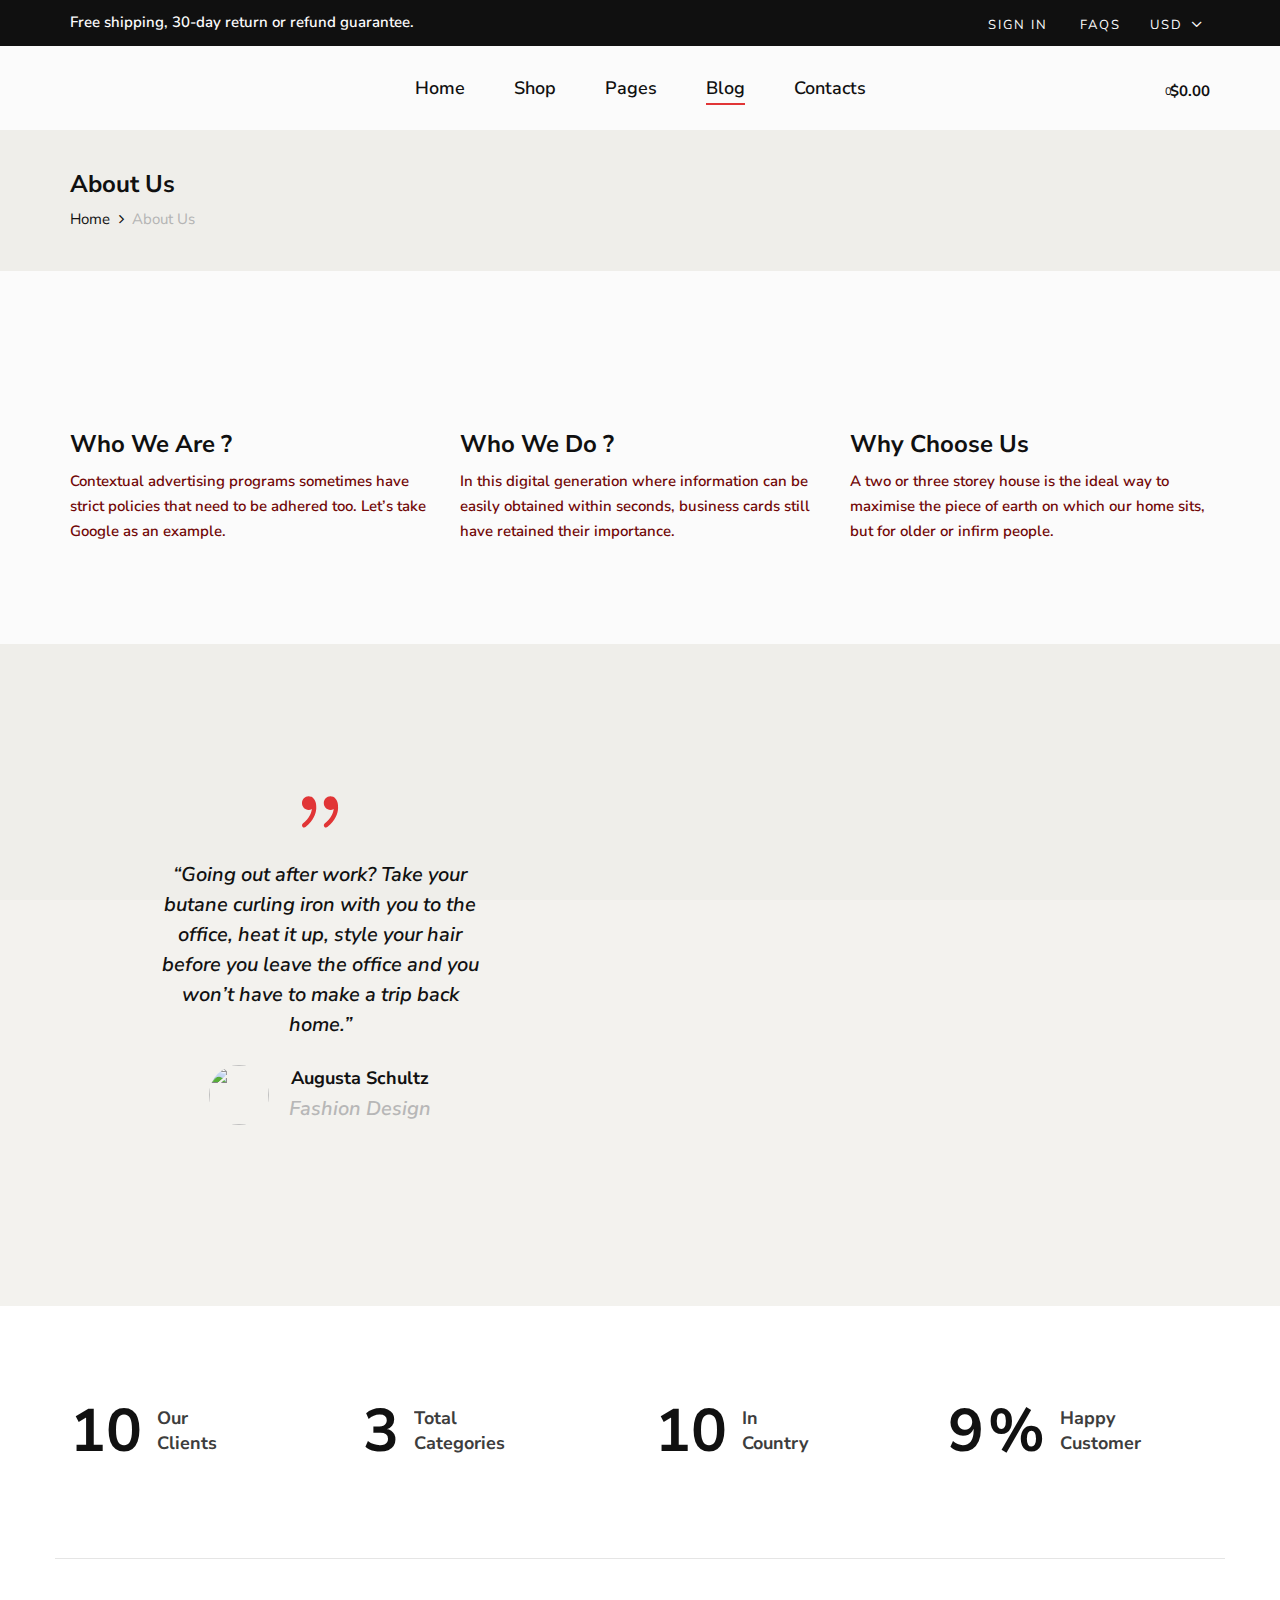
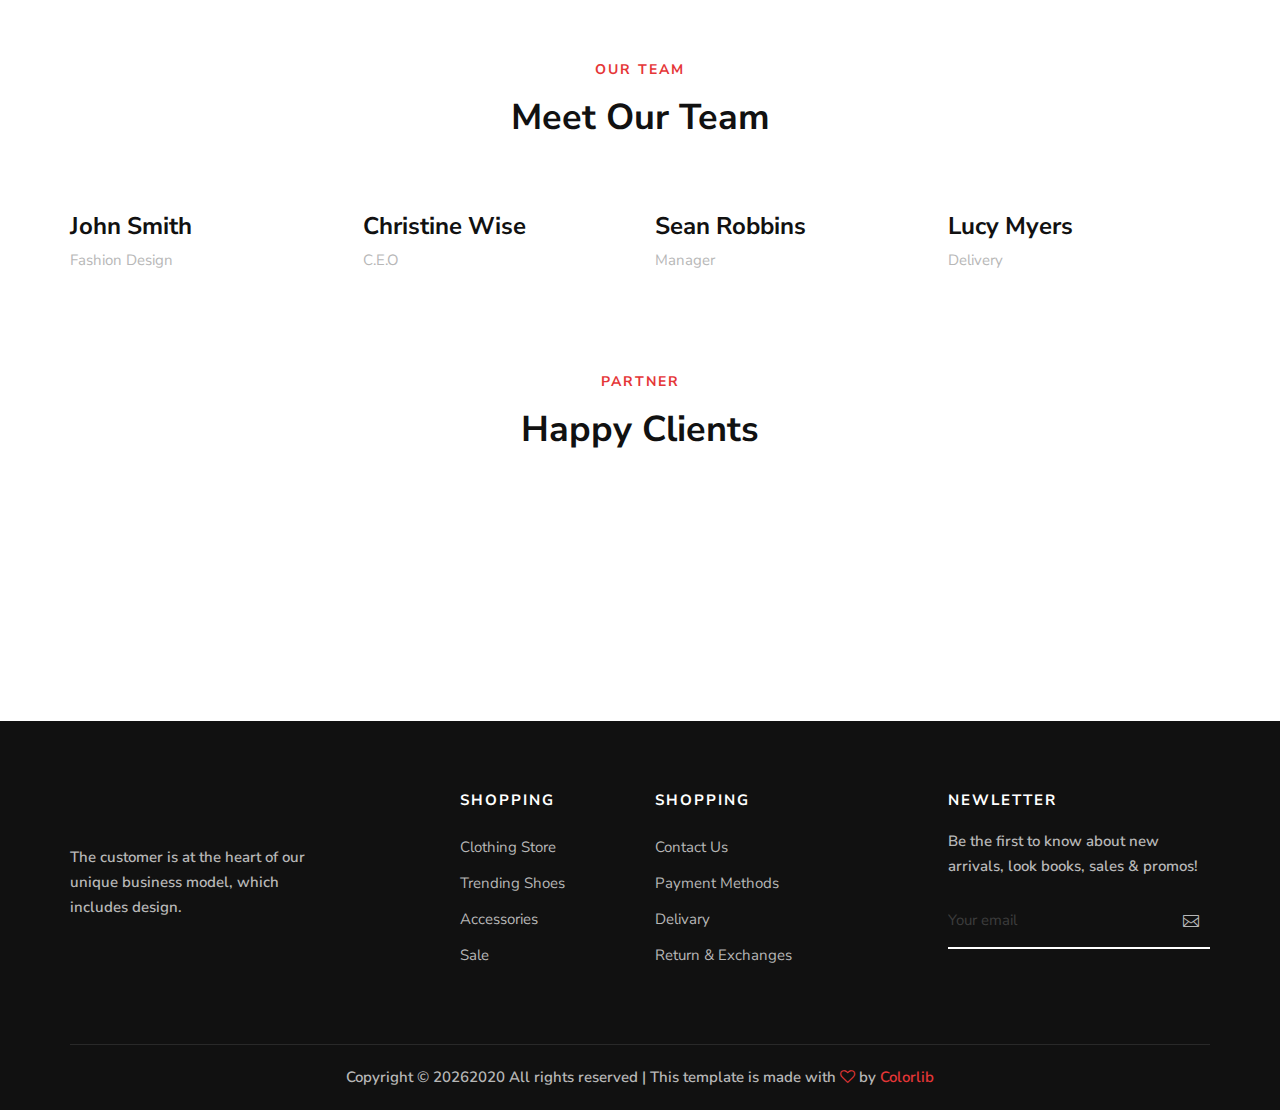
==== about.html @ 16755075 "new addition all things" ====
<!DOCTYPE html>
<html lang="zxx">

<head>
    <meta charset="UTF-8">
    <meta name="description" content="Male_Fashion Template">
    <meta name="keywords" content="Male_Fashion, unica, creative, html">
    <meta name="viewport" content="width=device-width, initial-scale=1.0">
    <meta http-equiv="X-UA-Compatible" content="ie=edge">
    <title>Male-Fashion | Template</title>

    <!-- Google Font -->
    <link href="https://fonts.googleapis.com/css2?family=Nunito+Sans:wght@300;400;600;700;800;900&display=swap"
    rel="stylesheet">

    <!-- Css Styles -->
    <link rel="stylesheet" href="css/bootstrap.min.css" type="text/css">
    <link rel="stylesheet" href="css/font-awesome.min.css" type="text/css">
    <link rel="stylesheet" href="css/elegant-icons.css" type="text/css">
    <link rel="stylesheet" href="css/magnific-popup.css" type="text/css">
    <link rel="stylesheet" href="css/nice-select.css" type="text/css">
    <link rel="stylesheet" href="css/owl.carousel.min.css" type="text/css">
    <link rel="stylesheet" href="css/slicknav.min.css" type="text/css">
    <link rel="stylesheet" href="css/style.css" type="text/css">
</head>

<body>
    <!-- Page Preloder -->
    <div id="preloder">
        <div class="loader"></div>
    </div>

    <!-- Offcanvas Menu Begin -->
    <div class="offcanvas-menu-overlay"></div>
    <div class="offcanvas-menu-wrapper">
        <div class="offcanvas__option">
            <div class="offcanvas__links">
                <a href="#">Sign in</a>
                <a href="#">FAQs</a>
            </div>
            <div class="offcanvas__top__hover">
                <span>Usd <i class="arrow_carrot-down"></i></span>
                <ul>
                    <li>USD</li>
                    <li>EUR</li>
                    <li>USD</li>
                </ul>
            </div>
        </div>
        <div class="offcanvas__nav__option">
            <a href="#" class="search-switch"><img src="img/icon/search.png" alt=""></a>
            <a href="#"><img src="img/icon/heart.png" alt=""></a>
            <a href="#"><img src="img/icon/cart.png" alt=""> <span>0</span></a>
            <div class="price">$0.00</div>
        </div>
        <div id="mobile-menu-wrap"></div>
        <div class="offcanvas__text">
            <p>Free shipping, 30-day return or refund guarantee.</p>
        </div>
    </div>
    <!-- Offcanvas Menu End -->

    <!-- Header Section Begin -->
    <header class="header">
        <div class="header__top">
            <div class="container">
                <div class="row">
                    <div class="col-lg-6 col-md-7">
                        <div class="header__top__left">
                            <p>Free shipping, 30-day return or refund guarantee.</p>
                        </div>
                    </div>
                    <div class="col-lg-6 col-md-5">
                        <div class="header__top__right">
                            <div class="header__top__links">
                                <a href="#">Sign in</a>
                                <a href="#">FAQs</a>
                            </div>
                            <div class="header__top__hover">
                                <span>Usd <i class="arrow_carrot-down"></i></span>
                                <ul>
                                    <li>USD</li>
                                    <li>EUR</li>
                                    <li>USD</li>
                                </ul>
                            </div>
                        </div>
                    </div>
                </div>
            </div>
        </div>
        <div class="container">
            <div class="row">
                <div class="col-lg-3 col-md-3">
                    <div class="header__logo">
                        <a href="./index.html"><img src="img/logo.png" alt=""></a>
                    </div>
                </div>
                <div class="col-lg-6 col-md-6">
                    <nav class="header__menu mobile-menu">
                        <ul>
                            <li><a href="./index.html">Home</a></li>
                            <li><a href="./shop.html">Shop</a></li>
                            <li><a href="#">Pages</a>
                                <ul class="dropdown">
                                    <li><a href="./about.html">About Us</a></li>
                                    <li><a href="./shop-details.html">Shop Details</a></li>
                                    <li><a href="./shopping-cart.html">Shopping Cart</a></li>
                                    <li><a href="./checkout.html">Check Out</a></li>
                                    <li><a href="./blog-details.html">Blog Details</a></li>
                                </ul>
                            </li>
                            <li class="active"><a href="./blog.html">Blog</a></li>
                            <li><a href="./contact.html">Contacts</a></li>
                        </ul>
                    </nav>
                </div>
                <div class="col-lg-3 col-md-3">
                    <div class="header__nav__option">
                        <a href="#" class="search-switch"><img src="img/icon/search.png" alt=""></a>
                        <a href="#"><img src="img/icon/heart.png" alt=""></a>
                        <a href="#"><img src="img/icon/cart.png" alt=""> <span>0</span></a>
                        <div class="price">$0.00</div>
                    </div>
                </div>
            </div>
            <div class="canvas__open"><i class="fa fa-bars"></i></div>
        </div>
    </header>
    <!-- Header Section End -->

    <!-- Breadcrumb Section Begin -->
    <section class="breadcrumb-option">
        <div class="container">
            <div class="row">
                <div class="col-lg-12">
                    <div class="breadcrumb__text">
                        <h4>About Us</h4>
                        <div class="breadcrumb__links">
                            <a href="./index.html">Home</a>
                            <span>About Us</span>
                        </div>
                    </div>
                </div>
            </div>
        </div>
    </section>
    <!-- Breadcrumb Section End -->

    <!-- About Section Begin -->
    <section class="about spad">
        <div class="container">
            <div class="row">
                <div class="col-lg-12">
                    <div class="about__pic">
                        <img src="img/about/about-us.jpg" alt="">
                    </div>
                </div>
            </div>
            <div class="row">
                <div class="col-lg-4 col-md-4 col-sm-6">
                    <div class="about__item">
                        <h4>Who We Are ?</h4>
                        <p>Contextual advertising programs sometimes have strict policies that need to be adhered too.
                        Let’s take Google as an example.</p>
                    </div>
                </div>
                <div class="col-lg-4 col-md-4 col-sm-6">
                    <div class="about__item">
                        <h4>Who We Do ?</h4>
                        <p>In this digital generation where information can be easily obtained within seconds, business
                        cards still have retained their importance.</p>
                    </div>
                </div>
                <div class="col-lg-4 col-md-4 col-sm-6">
                    <div class="about__item">
                        <h4>Why Choose Us</h4>
                        <p>A two or three storey house is the ideal way to maximise the piece of earth on which our home
                        sits, but for older or infirm people.</p>
                    </div>
                </div>
            </div>
        </div>
    </section>
    <!-- About Section End -->

    <!-- Testimonial Section Begin -->
    <section class="testimonial">
        <div class="container-fluid">
            <div class="row">
                <div class="col-lg-6 p-0">
                    <div class="testimonial__text">
                        <span class="icon_quotations"></span>
                        <p>“Going out after work? Take your butane curling iron with you to the office, heat it up,
                            style your hair before you leave the office and you won’t have to make a trip back home.”
                        </p>
                        <div class="testimonial__author">
                            <div class="testimonial__author__pic">
                                <img src="img/about/testimonial-author.jpg" alt="">
                            </div>
                            <div class="testimonial__author__text">
                                <h5>Augusta Schultz</h5>
                                <p>Fashion Design</p>
                            </div>
                        </div>
                    </div>
                </div>
                <div class="col-lg-6 p-0">
                    <div class="testimonial__pic set-bg" data-setbg="img/about/testimonial-pic.jpg"></div>
                </div>
            </div>
        </div>
    </section>
    <!-- Testimonial Section End -->

    <!-- Counter Section Begin -->
    <section class="counter spad">
        <div class="container">
            <div class="row">
                <div class="col-lg-3 col-md-6 col-sm-6">
                    <div class="counter__item">
                        <div class="counter__item__number">
                            <h2 class="cn_num">102</h2>
                        </div>
                        <span>Our <br />Clients</span>
                    </div>
                </div>
                <div class="col-lg-3 col-md-6 col-sm-6">
                    <div class="counter__item">
                        <div class="counter__item__number">
                            <h2 class="cn_num">30</h2>
                        </div>
                        <span>Total <br />Categories</span>
                    </div>
                </div>
                <div class="col-lg-3 col-md-6 col-sm-6">
                    <div class="counter__item">
                        <div class="counter__item__number">
                            <h2 class="cn_num">102</h2>
                        </div>
                        <span>In <br />Country</span>
                    </div>
                </div>
                <div class="col-lg-3 col-md-6 col-sm-6">
                    <div class="counter__item">
                        <div class="counter__item__number">
                            <h2 class="cn_num">98</h2>
                            <strong>%</strong>
                        </div>
                        <span>Happy <br />Customer</span>
                    </div>
                </div>
            </div>
        </div>
    </section>
    <!-- Counter Section End -->

    <!-- Team Section Begin -->
    <section class="team spad">
        <div class="container">
            <div class="row">
                <div class="col-lg-12">
                    <div class="section-title">
                        <span>Our Team</span>
                        <h2>Meet Our Team</h2>
                    </div>
                </div>
            </div>
            <div class="row">
                <div class="col-lg-3 col-md-6 col-sm-6">
                    <div class="team__item">
                        <img src="img/about/team-1.jpg" alt="">
                        <h4>John Smith</h4>
                        <span>Fashion Design</span>
                    </div>
                </div>
                <div class="col-lg-3 col-md-6 col-sm-6">
                    <div class="team__item">
                        <img src="img/about/team-2.jpg" alt="">
                        <h4>Christine Wise</h4>
                        <span>C.E.O</span>
                    </div>
                </div>
                <div class="col-lg-3 col-md-6 col-sm-6">
                    <div class="team__item">
                        <img src="img/about/team-3.jpg" alt="">
                        <h4>Sean Robbins</h4>
                        <span>Manager</span>
                    </div>
                </div>
                <div class="col-lg-3 col-md-6 col-sm-6">
                    <div class="team__item">
                        <img src="img/about/team-4.jpg" alt="">
                        <h4>Lucy Myers</h4>
                        <span>Delivery</span>
                    </div>
                </div>
            </div>
        </div>
    </section>
    <!-- Team Section End -->

    <!-- Client Section Begin -->
    <section class="clients spad">
        <div class="container">
            <div class="row">
                <div class="col-lg-12">
                    <div class="section-title">
                        <span>Partner</span>
                        <h2>Happy Clients</h2>
                    </div>
                </div>
            </div>
            <div class="row">
                <div class="col-lg-3 col-md-4 col-sm-4 col-6">
                    <a href="#" class="client__item"><img src="img/clients/client-1.png" alt=""></a>
                </div>
                <div class="col-lg-3 col-md-4 col-sm-4 col-6">
                    <a href="#" class="client__item"><img src="img/clients/client-2.png" alt=""></a>
                </div>
                <div class="col-lg-3 col-md-4 col-sm-4 col-6">
                    <a href="#" class="client__item"><img src="img/clients/client-3.png" alt=""></a>
                </div>
                <div class="col-lg-3 col-md-4 col-sm-4 col-6">
                    <a href="#" class="client__item"><img src="img/clients/client-4.png" alt=""></a>
                </div>
                <div class="col-lg-3 col-md-4 col-sm-4 col-6">
                    <a href="#" class="client__item"><img src="img/clients/client-5.png" alt=""></a>
                </div>
                <div class="col-lg-3 col-md-4 col-sm-4 col-6">
                    <a href="#" class="client__item"><img src="img/clients/client-6.png" alt=""></a>
                </div>
                <div class="col-lg-3 col-md-4 col-sm-4 col-6">
                    <a href="#" class="client__item"><img src="img/clients/client-7.png" alt=""></a>
                </div>
                <div class="col-lg-3 col-md-4 col-sm-4 col-6">
                    <a href="#" class="client__item"><img src="img/clients/client-8.png" alt=""></a>
                </div>
            </div>
        </div>
    </section>
    <!-- Client Section End -->

    <!-- Footer Section Begin -->
    <footer class="footer">
        <div class="container">
            <div class="row">
                <div class="col-lg-3 col-md-6 col-sm-6">
                    <div class="footer__about">
                        <div class="footer__logo">
                            <a href="#"><img src="img/footer-logo.png" alt=""></a>
                        </div>
                        <p>The customer is at the heart of our unique business model, which includes design.</p>
                        <a href="#"><img src="img/payment.png" alt=""></a>
                    </div>
                </div>
                <div class="col-lg-2 offset-lg-1 col-md-3 col-sm-6">
                    <div class="footer__widget">
                        <h6>Shopping</h6>
                        <ul>
                            <li><a href="#">Clothing Store</a></li>
                            <li><a href="#">Trending Shoes</a></li>
                            <li><a href="#">Accessories</a></li>
                            <li><a href="#">Sale</a></li>
                        </ul>
                    </div>
                </div>
                <div class="col-lg-2 col-md-3 col-sm-6">
                    <div class="footer__widget">
                        <h6>Shopping</h6>
                        <ul>
                            <li><a href="#">Contact Us</a></li>
                            <li><a href="#">Payment Methods</a></li>
                            <li><a href="#">Delivary</a></li>
                            <li><a href="#">Return & Exchanges</a></li>
                        </ul>
                    </div>
                </div>
                <div class="col-lg-3 offset-lg-1 col-md-6 col-sm-6">
                    <div class="footer__widget">
                        <h6>NewLetter</h6>
                        <div class="footer__newslatter">
                            <p>Be the first to know about new arrivals, look books, sales & promos!</p>
                            <form action="#">
                                <input type="text" placeholder="Your email">
                                <button type="submit"><span class="icon_mail_alt"></span></button>
                            </form>
                        </div>
                    </div>
                </div>
            </div>
            <div class="row">
                <div class="col-lg-12 text-center">
                    <div class="footer__copyright__text">
                        <!-- Link back to Colorlib can't be removed. Template is licensed under CC BY 3.0. -->
                        <p>Copyright ©
                            <script>
                                document.write(new Date().getFullYear());
                            </script>2020
                            All rights reserved | This template is made with <i class="fa fa-heart-o"
                            aria-hidden="true"></i> by <a href="https://colorlib.com" target="_blank">Colorlib</a>
                        </p>
                        <!-- Link back to Colorlib can't be removed. Template is licensed under CC BY 3.0. -->
                    </div>
                </div>
            </div>
        </div>
    </footer>
    <!-- Footer Section End -->

    <!-- Search Begin -->
    <div class="search-model">
        <div class="h-100 d-flex align-items-center justify-content-center">
            <div class="search-close-switch">+</div>
            <form class="search-model-form">
                <input type="text" id="search-input" placeholder="Search here.....">
            </form>
        </div>
    </div>
    <!-- Search End -->

    <!-- Js Plugins -->
    <script src="js/jquery-3.3.1.min.js"></script>
    <script src="js/bootstrap.min.js"></script>
    <script src="js/jquery.nice-select.min.js"></script>
    <script src="js/jquery.nicescroll.min.js"></script>
    <script src="js/jquery.magnific-popup.min.js"></script>
    <script src="js/jquery.countdown.min.js"></script>
    <script src="js/jquery.slicknav.js"></script>
    <script src="js/mixitup.min.js"></script>
    <script src="js/owl.carousel.min.js"></script>
    <script src="js/main.js"></script>
</body>

</html>
---- css/elegant-icons.css ----
@font-face {
	font-family: 'ElegantIcons';
	src:url('../fonts/ElegantIcons.eot');
	src:url('../fonts/ElegantIcons.eot?#iefix') format('embedded-opentype'),
		url('../fonts/ElegantIcons.woff') format('woff'),
		url('../fonts/ElegantIcons.ttf') format('truetype'),
		url('../fonts/ElegantIcons.svg#ElegantIcons') format('svg');
	font-weight: normal;
	font-style: normal;
}

/* Use the following CSS code if you want to use data attributes for inserting your icons */
[data-icon]:before {
	font-family: 'ElegantIcons';
	content: attr(data-icon);
	speak: none;
	font-weight: normal;
	font-variant: normal;
	text-transform: none;
	line-height: 1;
	-webkit-font-smoothing: antialiased;
	-moz-osx-font-smoothing: grayscale;
}

/* Use the following CSS code if you want to have a class per icon */
/*
Instead of a list of all class selectors,
you can use the generic selector below, but it's slower:
[class*="your-class-prefix"] {
*/
.arrow_up, .arrow_down, .arrow_left, .arrow_right, .arrow_left-up, .arrow_right-up, .arrow_right-down, .arrow_left-down, .arrow-up-down, .arrow_up-down_alt, .arrow_left-right_alt, .arrow_left-right, .arrow_expand_alt2, .arrow_expand_alt, .arrow_condense, .arrow_expand, .arrow_move, .arrow_carrot-up, .arrow_carrot-down, .arrow_carrot-left, .arrow_carrot-right, .arrow_carrot-2up, .arrow_carrot-2down, .arrow_carrot-2left, .arrow_carrot-2right, .arrow_carrot-up_alt2, .arrow_carrot-down_alt2, .arrow_carrot-left_alt2, .arrow_carrot-right_alt2, .arrow_carrot-2up_alt2, .arrow_carrot-2down_alt2, .arrow_carrot-2left_alt2, .arrow_carrot-2right_alt2, .arrow_triangle-up, .arrow_triangle-down, .arrow_triangle-left, .arrow_triangle-right, .arrow_triangle-up_alt2, .arrow_triangle-down_alt2, .arrow_triangle-left_alt2, .arrow_triangle-right_alt2, .arrow_back, .icon_minus-06, .icon_plus, .icon_close, .icon_check, .icon_minus_alt2, .icon_plus_alt2, .icon_close_alt2, .icon_check_alt2, .icon_zoom-out_alt, .icon_zoom-in_alt, .icon_search, .icon_box-empty, .icon_box-selected, .icon_minus-box, .icon_plus-box, .icon_box-checked, .icon_circle-empty, .icon_circle-slelected, .icon_stop_alt2, .icon_stop, .icon_pause_alt2, .icon_pause, .icon_menu, .icon_menu-square_alt2, .icon_menu-circle_alt2, .icon_ul, .icon_ol, .icon_adjust-horiz, .icon_adjust-vert, .icon_document_alt, .icon_documents_alt, .icon_pencil, .icon_pencil-edit_alt, .icon_pencil-edit, .icon_folder-alt, .icon_folder-open_alt, .icon_folder-add_alt, .icon_info_alt, .icon_error-oct_alt, .icon_error-circle_alt, .icon_error-triangle_alt, .icon_question_alt2, .icon_question, .icon_comment_alt, .icon_chat_alt, .icon_vol-mute_alt, .icon_volume-low_alt, .icon_volume-high_alt, .icon_quotations, .icon_quotations_alt2, .icon_clock_alt, .icon_lock_alt, .icon_lock-open_alt, .icon_key_alt, .icon_cloud_alt, .icon_cloud-upload_alt, .icon_cloud-download_alt, .icon_image, .icon_images, .icon_lightbulb_alt, .icon_gift_alt, .icon_house_alt, .icon_genius, .icon_mobile, .icon_tablet, .icon_laptop, .icon_desktop, .icon_camera_alt, .icon_mail_alt, .icon_cone_alt, .icon_ribbon_alt, .icon_bag_alt, .icon_creditcard, .icon_cart_alt, .icon_paperclip, .icon_tag_alt, .icon_tags_alt, .icon_trash_alt, .icon_cursor_alt, .icon_mic_alt, .icon_compass_alt, .icon_pin_alt, .icon_pushpin_alt, .icon_map_alt, .icon_drawer_alt, .icon_toolbox_alt, .icon_book_alt, .icon_calendar, .icon_film, .icon_table, .icon_contacts_alt, .icon_headphones, .icon_lifesaver, .icon_piechart, .icon_refresh, .icon_link_alt, .icon_link, .icon_loading, .icon_blocked, .icon_archive_alt, .icon_heart_alt, .icon_star_alt, .icon_star-half_alt, .icon_star, .icon_star-half, .icon_tools, .icon_tool, .icon_cog, .icon_cogs, .arrow_up_alt, .arrow_down_alt, .arrow_left_alt, .arrow_right_alt, .arrow_left-up_alt, .arrow_right-up_alt, .arrow_right-down_alt, .arrow_left-down_alt, .arrow_condense_alt, .arrow_expand_alt3, .arrow_carrot_up_alt, .arrow_carrot-down_alt, .arrow_carrot-left_alt, .arrow_carrot-right_alt, .arrow_carrot-2up_alt, .arrow_carrot-2dwnn_alt, .arrow_carrot-2left_alt, .arrow_carrot-2right_alt, .arrow_triangle-up_alt, .arrow_triangle-down_alt, .arrow_triangle-left_alt, .arrow_triangle-right_alt, .icon_minus_alt, .icon_plus_alt, .icon_close_alt, .icon_check_alt, .icon_zoom-out, .icon_zoom-in, .icon_stop_alt, .icon_menu-square_alt, .icon_menu-circle_alt, .icon_document, .icon_documents, .icon_pencil_alt, .icon_folder, .icon_folder-open, .icon_folder-add, .icon_folder_upload, .icon_folder_download, .icon_info, .icon_error-circle, .icon_error-oct, .icon_error-triangle, .icon_question_alt, .icon_comment, .icon_chat, .icon_vol-mute, .icon_volume-low, .icon_volume-high, .icon_quotations_alt, .icon_clock, .icon_lock, .icon_lock-open, .icon_key, .icon_cloud, .icon_cloud-upload, .icon_cloud-download, .icon_lightbulb, .icon_gift, .icon_house, .icon_camera, .icon_mail, .icon_cone, .icon_ribbon, .icon_bag, .icon_cart, .icon_tag, .icon_tags, .icon_trash, .icon_cursor, .icon_mic, .icon_compass, .icon_pin, .icon_pushpin, .icon_map, .icon_drawer, .icon_toolbox, .icon_book, .icon_contacts, .icon_archive, .icon_heart, .icon_profile, .icon_group, .icon_grid-2x2, .icon_grid-3x3, .icon_music, .icon_pause_alt, .icon_phone, .icon_upload, .icon_download, .social_facebook, .social_twitter, .social_pinterest, .social_googleplus, .social_tumblr, .social_tumbleupon, .social_wordpress, .social_instagram, .social_dribbble, .social_vimeo, .social_linkedin, .social_rss, .social_deviantart, .social_share, .social_myspace, .social_skype, .social_youtube, .social_picassa, .social_googledrive, .social_flickr, .social_blogger, .social_spotify, .social_delicious, .social_facebook_circle, .social_twitter_circle, .social_pinterest_circle, .social_googleplus_circle, .social_tumblr_circle, .social_stumbleupon_circle, .social_wordpress_circle, .social_instagram_circle, .social_dribbble_circle, .social_vimeo_circle, .social_linkedin_circle, .social_rss_circle, .social_deviantart_circle, .social_share_circle, .social_myspace_circle, .social_skype_circle, .social_youtube_circle, .social_picassa_circle, .social_googledrive_alt2, .social_flickr_circle, .social_blogger_circle, .social_spotify_circle, .social_delicious_circle, .social_facebook_square, .social_twitter_square, .social_pinterest_square, .social_googleplus_square, .social_tumblr_square, .social_stumbleupon_square, .social_wordpress_square, .social_instagram_square, .social_dribbble_square, .social_vimeo_square, .social_linkedin_square, .social_rss_square, .social_deviantart_square, .social_share_square, .social_myspace_square, .social_skype_square, .social_youtube_square, .social_picassa_square, .social_googledrive_square, .social_flickr_square, .social_blogger_square, .social_spotify_square, .social_delicious_square, .icon_printer, .icon_calulator, .icon_building, .icon_floppy, .icon_drive, .icon_search-2, .icon_id, .icon_id-2, .icon_puzzle, .icon_like, .icon_dislike, .icon_mug, .icon_currency, .icon_wallet, .icon_pens, .icon_easel, .icon_flowchart, .icon_datareport, .icon_briefcase, .icon_shield, .icon_percent, .icon_globe, .icon_globe-2, .icon_target, .icon_hourglass, .icon_balance, .icon_rook, .icon_printer-alt, .icon_calculator_alt, .icon_building_alt, .icon_floppy_alt, .icon_drive_alt, .icon_search_alt, .icon_id_alt, .icon_id-2_alt, .icon_puzzle_alt, .icon_like_alt, .icon_dislike_alt, .icon_mug_alt, .icon_currency_alt, .icon_wallet_alt, .icon_pens_alt, .icon_easel_alt, .icon_flowchart_alt, .icon_datareport_alt, .icon_briefcase_alt, .icon_shield_alt, .icon_percent_alt, .icon_globe_alt, .icon_clipboard {
	font-family: 'ElegantIcons';
	speak: none;
	font-style: normal;
	font-weight: normal;
	font-variant: normal;
	text-transform: none;
	line-height: 1;
	-webkit-font-smoothing: antialiased;
}
.arrow_up:before {
	content: "\21";
}
.arrow_down:before {
	content: "\22";
}
.arrow_left:before {
	content: "\23";
}
.arrow_right:before {
	content: "\24";
}
.arrow_left-up:before {
	content: "\25";
}
.arrow_right-up:before {
	content: "\26";
}
.arrow_right-down:before {
	content: "\27";
}
.arrow_left-down:before {
	content: "\28";
}
.arrow-up-down:before {
	content: "\29";
}
.arrow_up-down_alt:before {
	content: "\2a";
}
.arrow_left-right_alt:before {
	content: "\2b";
}
.arrow_left-right:before {
	content: "\2c";
}
.arrow_expand_alt2:before {
	content: "\2d";
}
.arrow_expand_alt:before {
	content: "\2e";
}
.arrow_condense:before {
	content: "\2f";
}
.arrow_expand:before {
	content: "\30";
}
.arrow_move:before {
	content: "\31";
}
.arrow_carrot-up:before {
	content: "\32";
}
.arrow_carrot-down:before {
	content: "\33";
}
.arrow_carrot-left:before {
	content: "\34";
}
.arrow_carrot-right:before {
	content: "\35";
}
.arrow_carrot-2up:before {
	content: "\36";
}
.arrow_carrot-2down:before {
	content: "\37";
}
.arrow_carrot-2left:before {
	content: "\38";
}
.arrow_carrot-2right:before {
	content: "\39";
}
.arrow_carrot-up_alt2:before {
	content: "\3a";
}
.arrow_carrot-down_alt2:before {
	content: "\3b";
}
.arrow_carrot-left_alt2:before {
	content: "\3c";
}
.arrow_carrot-right_alt2:before {
	content: "\3d";
}
.arrow_carrot-2up_alt2:before {
	content: "\3e";
}
.arrow_carrot-2down_alt2:before {
	content: "\3f";
}
.arrow_carrot-2left_alt2:before {
	content: "\40";
}
.arrow_carrot-2right_alt2:before {
	content: "\41";
}
.arrow_triangle-up:before {
	content: "\42";
}
.arrow_triangle-down:before {
	content: "\43";
}
.arrow_triangle-left:before {
	content: "\44";
}
.arrow_triangle-right:before {
	content: "\45";
}
.arrow_triangle-up_alt2:before {
	content: "\46";
}
.arrow_triangle-down_alt2:before {
	content: "\47";
}
.arrow_triangle-left_alt2:before {
	content: "\48";
}
.arrow_triangle-right_alt2:before {
	content: "\49";
}
.arrow_back:before {
	content: "\4a";
}
.icon_minus-06:before {
	content: "\4b";
}
.icon_plus:before {
	content: "\4c";
}
.icon_close:before {
	content: "\4d";
}
.icon_check:before {
	content: "\4e";
}
.icon_minus_alt2:before {
	content: "\4f";
}
.icon_plus_alt2:before {
	content: "\50";
}
.icon_close_alt2:before {
	content: "\51";
}
.icon_check_alt2:before {
	content: "\52";
}
.icon_zoom-out_alt:before {
	content: "\53";
}
.icon_zoom-in_alt:before {
	content: "\54";
}
.icon_search:before {
	content: "\55";
}
.icon_box-empty:before {
	content: "\56";
}
.icon_box-selected:before {
	content: "\57";
}
.icon_minus-box:before {
	content: "\58";
}
.icon_plus-box:before {
	content: "\59";
}
.icon_box-checked:before {
	content: "\5a";
}
.icon_circle-empty:before {
	content: "\5b";
}
.icon_circle-slelected:before {
	content: "\5c";
}
.icon_stop_alt2:before {
	content: "\5d";
}
.icon_stop:before {
	content: "\5e";
}
.icon_pause_alt2:before {
	content: "\5f";
}
.icon_pause:before {
	content: "\60";
}
.icon_menu:before {
	content: "\61";
}
.icon_menu-square_alt2:before {
	content: "\62";
}
.icon_menu-circle_alt2:before {
	content: "\63";
}
.icon_ul:before {
	content: "\64";
}
.icon_ol:before {
	content: "\65";
}
.icon_adjust-horiz:before {
	content: "\66";
}
.icon_adjust-vert:before {
	content: "\67";
}
.icon_document_alt:before {
	content: "\68";
}
.icon_documents_alt:before {
	content: "\69";
}
.icon_pencil:before {
	content: "\6a";
}
.icon_pencil-edit_alt:before {
	content: "\6b";
}
.icon_pencil-edit:before {
	content: "\6c";
}
.icon_folder-alt:before {
	content: "\6d";
}
.icon_folder-open_alt:before {
	content: "\6e";
}
.icon_folder-add_alt:before {
	content: "\6f";
}
.icon_info_alt:before {
	content: "\70";
}
.icon_error-oct_alt:before {
	content: "\71";
}
.icon_error-circle_alt:before {
	content: "\72";
}
.icon_error-triangle_alt:before {
	content: "\73";
}
.icon_question_alt2:before {
	content: "\74";
}
.icon_question:before {
	content: "\75";
}
.icon_comment_alt:before {
	content: "\76";
}
.icon_chat_alt:before {
	content: "\77";
}
.icon_vol-mute_alt:before {
	content: "\78";
}
.icon_volume-low_alt:before {
	content: "\79";
}
.icon_volume-high_alt:before {
	content: "\7a";
}
.icon_quotations:before {
	content: "\7b";
}
.icon_quotations_alt2:before {
	content: "\7c";
}
.icon_clock_alt:before {
	content: "\7d";
}
.icon_lock_alt:before {
	content: "\7e";
}
.icon_lock-open_alt:before {
	content: "\e000";
}
.icon_key_alt:before {
	content: "\e001";
}
.icon_cloud_alt:before {
	content: "\e002";
}
.icon_cloud-upload_alt:before {
	content: "\e003";
}
.icon_cloud-download_alt:before {
	content: "\e004";
}
.icon_image:before {
	content: "\e005";
}
.icon_images:before {
	content: "\e006";
}
.icon_lightbulb_alt:before {
	content: "\e007";
}
.icon_gift_alt:before {
	content: "\e008";
}
.icon_house_alt:before {
	content: "\e009";
}
.icon_genius:before {
	content: "\e00a";
}
.icon_mobile:before {
	content: "\e00b";
}
.icon_tablet:before {
	content: "\e00c";
}
.icon_laptop:before {
	content: "\e00d";
}
.icon_desktop:before {
	content: "\e00e";
}
.icon_camera_alt:before {
	content: "\e00f";
}
.icon_mail_alt:before {
	content: "\e010";
}
.icon_cone_alt:before {
	content: "\e011";
}
.icon_ribbon_alt:before {
	content: "\e012";
}
.icon_bag_alt:before {
	content: "\e013";
}
.icon_creditcard:before {
	content: "\e014";
}
.icon_cart_alt:before {
	content: "\e015";
}
.icon_paperclip:before {
	content: "\e016";
}
.icon_tag_alt:before {
	content: "\e017";
}
.icon_tags_alt:before {
	content: "\e018";
}
.icon_trash_alt:before {
	content: "\e019";
}
.icon_cursor_alt:before {
	content: "\e01a";
}
.icon_mic_alt:before {
	content: "\e01b";
}
.icon_compass_alt:before {
	content: "\e01c";
}
.icon_pin_alt:before {
	content: "\e01d";
}
.icon_pushpin_alt:before {
	content: "\e01e";
}
.icon_map_alt:before {
	content: "\e01f";
}
.icon_drawer_alt:before {
	content: "\e020";
}
.icon_toolbox_alt:before {
	content: "\e021";
}
.icon_book_alt:before {
	content: "\e022";
}
.icon_calendar:before {
	content: "\e023";
}
.icon_film:before {
	content: "\e024";
}
.icon_table:before {
	content: "\e025";
}
.icon_contacts_alt:before {
	content: "\e026";
}
.icon_headphones:before {
	content: "\e027";
}
.icon_lifesaver:before {
	content: "\e028";
}
.icon_piechart:before {
	content: "\e029";
}
.icon_refresh:before {
	content: "\e02a";
}
.icon_link_alt:before {
	content: "\e02b";
}
.icon_link:before {
	content: "\e02c";
}
.icon_loading:before {
	content: "\e02d";
}
.icon_blocked:before {
	content: "\e02e";
}
.icon_archive_alt:before {
	content: "\e02f";
}
.icon_heart_alt:before {
	content: "\e030";
}
.icon_star_alt:before {
	content: "\e031";
}
.icon_star-half_alt:before {
	content: "\e032";
}
.icon_star:before {
	content: "\e033";
}
.icon_star-half:before {
	content: "\e034";
}
.icon_tools:before {
	content: "\e035";
}
.icon_tool:before {
	content: "\e036";
}
.icon_cog:before {
	content: "\e037";
}
.icon_cogs:before {
	content: "\e038";
}
.arrow_up_alt:before {
	content: "\e039";
}
.arrow_down_alt:before {
	content: "\e03a";
}
.arrow_left_alt:before {
	content: "\e03b";
}
.arrow_right_alt:before {
	content: "\e03c";
}
.arrow_left-up_alt:before {
	content: "\e03d";
}
.arrow_right-up_alt:before {
	content: "\e03e";
}
.arrow_right-down_alt:before {
	content: "\e03f";
}
.arrow_left-down_alt:before {
	content: "\e040";
}
.arrow_condense_alt:before {
	content: "\e041";
}
.arrow_expand_alt3:before {
	content: "\e042";
}
.arrow_carrot_up_alt:before {
	content: "\e043";
}
.arrow_carrot-down_alt:before {
	content: "\e044";
}
.arrow_carrot-left_alt:before {
	content: "\e045";
}
.arrow_carrot-right_alt:before {
	content: "\e046";
}
.arrow_carrot-2up_alt:before {
	content: "\e047";
}
.arrow_carrot-2dwnn_alt:before {
	content: "\e048";
}
.arrow_carrot-2left_alt:before {
	content: "\e049";
}
.arrow_carrot-2right_alt:before {
	content: "\e04a";
}
.arrow_triangle-up_alt:before {
	content: "\e04b";
}
.arrow_triangle-down_alt:before {
	content: "\e04c";
}
.arrow_triangle-left_alt:before {
	content: "\e04d";
}
.arrow_triangle-right_alt:before {
	content: "\e04e";
}
.icon_minus_alt:before {
	content: "\e04f";
}
.icon_plus_alt:before {
	content: "\e050";
}
.icon_close_alt:before {
	content: "\e051";
}
.icon_check_alt:before {
	content: "\e052";
}
.icon_zoom-out:before {
	content: "\e053";
}
.icon_zoom-in:before {
	content: "\e054";
}
.icon_stop_alt:before {
	content: "\e055";
}
.icon_menu-square_alt:before {
	content: "\e056";
}
.icon_menu-circle_alt:before {
	content: "\e057";
}
.icon_document:before {
	content: "\e058";
}
.icon_documents:before {
	content: "\e059";
}
.icon_pencil_alt:before {
	content: "\e05a";
}
.icon_folder:before {
	content: "\e05b";
}
.icon_folder-open:before {
	content: "\e05c";
}
.icon_folder-add:before {
	content: "\e05d";
}
.icon_folder_upload:before {
	content: "\e05e";
}
.icon_folder_download:before {
	content: "\e05f";
}
.icon_info:before {
	content: "\e060";
}
.icon_error-circle:before {
	content: "\e061";
}
.icon_error-oct:before {
	content: "\e062";
}
.icon_error-triangle:before {
	content: "\e063";
}
.icon_question_alt:before {
	content: "\e064";
}
.icon_comment:before {
	content: "\e065";
}
.icon_chat:before {
	content: "\e066";
}
.icon_vol-mute:before {
	content: "\e067";
}
.icon_volume-low:before {
	content: "\e068";
}
.icon_volume-high:before {
	content: "\e069";
}
.icon_quotations_alt:before {
	content: "\e06a";
}
.icon_clock:before {
	content: "\e06b";
}
.icon_lock:before {
	content: "\e06c";
}
.icon_lock-open:before {
	content: "\e06d";
}
.icon_key:before {
	content: "\e06e";
}
.icon_cloud:before {
	content: "\e06f";
}
.icon_cloud-upload:before {
	content: "\e070";
}
.icon_cloud-download:before {
	content: "\e071";
}
.icon_lightbulb:before {
	content: "\e072";
}
.icon_gift:before {
	content: "\e073";
}
.icon_house:before {
	content: "\e074";
}
.icon_camera:before {
	content: "\e075";
}
.icon_mail:before {
	content: "\e076";
}
.icon_cone:before {
	content: "\e077";
}
.icon_ribbon:before {
	content: "\e078";
}
.icon_bag:before {
	content: "\e079";
}
.icon_cart:before {
	content: "\e07a";
}
.icon_tag:before {
	content: "\e07b";
}
.icon_tags:before {
	content: "\e07c";
}
.icon_trash:before {
	content: "\e07d";
}
.icon_cursor:before {
	content: "\e07e";
}
.icon_mic:before {
	content: "\e07f";
}
.icon_compass:before {
	content: "\e080";
}
.icon_pin:before {
	content: "\e081";
}
.icon_pushpin:before {
	content: "\e082";
}
.icon_map:before {
	content: "\e083";
}
.icon_drawer:before {
	content: "\e084";
}
.icon_toolbox:before {
	content: "\e085";
}
.icon_book:before {
	content: "\e086";
}
.icon_contacts:before {
	content: "\e087";
}
.icon_archive:before {
	content: "\e088";
}
.icon_heart:before {
	content: "\e089";
}
.icon_profile:before {
	content: "\e08a";
}
.icon_group:before {
	content: "\e08b";
}
.icon_grid-2x2:before {
	content: "\e08c";
}
.icon_grid-3x3:before {
	content: "\e08d";
}
.icon_music:before {
	content: "\e08e";
}
.icon_pause_alt:before {
	content: "\e08f";
}
.icon_phone:before {
	content: "\e090";
}
.icon_upload:before {
	content: "\e091";
}
.icon_download:before {
	content: "\e092";
}
.social_facebook:before {
	content: "\e093";
}
.social_twitter:before {
	content: "\e094";
}
.social_pinterest:before {
	content: "\e095";
}
.social_googleplus:before {
	content: "\e096";
}
.social_tumblr:before {
	content: "\e097";
}
.social_tumbleupon:before {
	content: "\e098";
}
.social_wordpress:before {
	content: "\e099";
}
.social_instagram:before {
	content: "\e09a";
}
.social_dribbble:before {
	content: "\e09b";
}
.social_vimeo:before {
	content: "\e09c";
}
.social_linkedin:before {
	content: "\e09d";
}
.social_rss:before {
	content: "\e09e";
}
.social_deviantart:before {
	content: "\e09f";
}
.social_share:before {
	content: "\e0a0";
}
.social_myspace:before {
	content: "\e0a1";
}
.social_skype:before {
	content: "\e0a2";
}
.social_youtube:before {
	content: "\e0a3";
}
.social_picassa:before {
	content: "\e0a4";
}
.social_googledrive:before {
	content: "\e0a5";
}
.social_flickr:before {
	content: "\e0a6";
}
.social_blogger:before {
	content: "\e0a7";
}
.social_spotify:before {
	content: "\e0a8";
}
.social_delicious:before {
	content: "\e0a9";
}
.social_facebook_circle:before {
	content: "\e0aa";
}
.social_twitter_circle:before {
	content: "\e0ab";
}
.social_pinterest_circle:before {
	content: "\e0ac";
}
.social_googleplus_circle:before {
	content: "\e0ad";
}
.social_tumblr_circle:before {
	content: "\e0ae";
}
.social_stumbleupon_circle:before {
	content: "\e0af";
}
.social_wordpress_circle:before {
	content: "\e0b0";
}
.social_instagram_circle:before {
	content: "\e0b1";
}
.social_dribbble_circle:before {
	content: "\e0b2";
}
.social_vimeo_circle:before {
	content: "\e0b3";
}
.social_linkedin_circle:before {
	content: "\e0b4";
}
.social_rss_circle:before {
	content: "\e0b5";
}
.social_deviantart_circle:before {
	content: "\e0b6";
}
.social_share_circle:before {
	content: "\e0b7";
}
.social_myspace_circle:before {
	content: "\e0b8";
}
.social_skype_circle:before {
	content: "\e0b9";
}
.social_youtube_circle:before {
	content: "\e0ba";
}
.social_picassa_circle:before {
	content: "\e0bb";
}
.social_googledrive_alt2:before {
	content: "\e0bc";
}
.social_flickr_circle:before {
	content: "\e0bd";
}
.social_blogger_circle:before {
	content: "\e0be";
}
.social_spotify_circle:before {
	content: "\e0bf";
}
.social_delicious_circle:before {
	content: "\e0c0";
}
.social_facebook_square:before {
	content: "\e0c1";
}
.social_twitter_square:before {
	content: "\e0c2";
}
.social_pinterest_square:before {
	content: "\e0c3";
}
.social_googleplus_square:before {
	content: "\e0c4";
}
.social_tumblr_square:before {
	content: "\e0c5";
}
.social_stumbleupon_square:before {
	content: "\e0c6";
}
.social_wordpress_square:before {
	content: "\e0c7";
}
.social_instagram_square:before {
	content: "\e0c8";
}
.social_dribbble_square:before {
	content: "\e0c9";
}
.social_vimeo_square:before {
	content: "\e0ca";
}
.social_linkedin_square:before {
	content: "\e0cb";
}
.social_rss_square:before {
	content: "\e0cc";
}
.social_deviantart_square:before {
	content: "\e0cd";
}
.social_share_square:before {
	content: "\e0ce";
}
.social_myspace_square:before {
	content: "\e0cf";
}
.social_skype_square:before {
	content: "\e0d0";
}
.social_youtube_square:before {
	content: "\e0d1";
}
.social_picassa_square:before {
	content: "\e0d2";
}
.social_googledrive_square:before {
	content: "\e0d3";
}
.social_flickr_square:before {
	content: "\e0d4";
}
.social_blogger_square:before {
	content: "\e0d5";
}
.social_spotify_square:before {
	content: "\e0d6";
}
.social_delicious_square:before {
	content: "\e0d7";
}
.icon_printer:before {
	content: "\e103";
}
.icon_calulator:before {
	content: "\e0ee";
}
.icon_building:before {
	content: "\e0ef";
}
.icon_floppy:before {
	content: "\e0e8";
}
.icon_drive:before {
	content: "\e0ea";
}
.icon_search-2:before {
	content: "\e101";
}
.icon_id:before {
	content: "\e107";
}
.icon_id-2:before {
	content: "\e108";
}
.icon_puzzle:before {
	content: "\e102";
}
.icon_like:before {
	content: "\e106";
}
.icon_dislike:before {
	content: "\e0eb";
}
.icon_mug:before {
	content: "\e105";
}
.icon_currency:before {
	content: "\e0ed";
}
.icon_wallet:before {
	content: "\e100";
}
.icon_pens:before {
	content: "\e104";
}
.icon_easel:before {
	content: "\e0e9";
}
.icon_flowchart:before {
	content: "\e109";
}
.icon_datareport:before {
	content: "\e0ec";
}
.icon_briefcase:before {
	content: "\e0fe";
}
.icon_shield:before {
	content: "\e0f6";
}
.icon_percent:before {
	content: "\e0fb";
}
.icon_globe:before {
	content: "\e0e2";
}
.icon_globe-2:before {
	content: "\e0e3";
}
.icon_target:before {
	content: "\e0f5";
}
.icon_hourglass:before {
	content: "\e0e1";
}
.icon_balance:before {
	content: "\e0ff";
}
.icon_rook:before {
	content: "\e0f8";
}
.icon_printer-alt:before {
	content: "\e0fa";
}
.icon_calculator_alt:before {
	content: "\e0e7";
}
.icon_building_alt:before {
	content: "\e0fd";
}
.icon_floppy_alt:before {
	content: "\e0e4";
}
.icon_drive_alt:before {
	content: "\e0e5";
}
.icon_search_alt:before {
	content: "\e0f7";
}
.icon_id_alt:before {
	content: "\e0e0";
}
.icon_id-2_alt:before {
	content: "\e0fc";
}
.icon_puzzle_alt:before {
	content: "\e0f9";
}
.icon_like_alt:before {
	content: "\e0dd";
}
.icon_dislike_alt:before {
	content: "\e0f1";
}
.icon_mug_alt:before {
	content: "\e0dc";
}
.icon_currency_alt:before {
	content: "\e0f3";
}
.icon_wallet_alt:before {
	content: "\e0d8";
}
.icon_pens_alt:before {
	content: "\e0db";
}
.icon_easel_alt:before {
	content: "\e0f0";
}
.icon_flowchart_alt:before {
	content: "\e0df";
}
.icon_datareport_alt:before {
	content: "\e0f2";
}
.icon_briefcase_alt:before {
	content: "\e0f4";
}
.icon_shield_alt:before {
	content: "\e0d9";
}
.icon_percent_alt:before {
	content: "\e0da";
}
.icon_globe_alt:before {
	content: "\e0de";
}
.icon_clipboard:before {
	content: "\e0e6";
}


	.glyph {
		float: left;
		text-align: center;
		padding: .75em;
		margin: .4em 1.5em .75em 0;
		width: 6em;
text-shadow: none;
	}
        .glyph_big {
        font-size: 128px;
        color: #59c5dc;
        float: left;
        margin-right: 20px;
        }

        .glyph div { padding-bottom: 10px;}

	.glyph input {
		font-family: consolas, monospace;
		font-size: 12px;
		width: 100%;
		text-align: center;
		border: 0;
		box-shadow: 0 0 0 1px #ccc;
		padding: .2em;
                -moz-border-radius: 5px;
                -webkit-border-radius: 5px;
	}
	.centered {
		margin-left: auto;
		margin-right: auto;
	}
	.glyph .fs1 {
		font-size: 2em;
	}
---- css/nice-select.css ----
.nice-select {
  -webkit-tap-highlight-color: transparent;
  background-color: #fff;
  border-radius: 5px;
  border: solid 1px #e8e8e8;
  box-sizing: border-box;
  clear: both;
  cursor: pointer;
  display: block;
  float: left;
  font-family: inherit;
  font-size: 14px;
  font-weight: normal;
  height: 42px;
  line-height: 40px;
  outline: none;
  padding-left: 18px;
  padding-right: 30px;
  position: relative;
  text-align: left !important;
  -webkit-transition: all 0.2s ease-in-out;
  transition: all 0.2s ease-in-out;
  -webkit-user-select: none;
     -moz-user-select: none;
      -ms-user-select: none;
          user-select: none;
  white-space: nowrap;
  width: auto; }
  .nice-select:hover {
    border-color: #dbdbdb; }
  .nice-select:active, .nice-select.open, .nice-select:focus {
    border-color: #999; }
  .nice-select:after {
    border-bottom: 2px solid #999;
    border-right: 2px solid #999;
    content: '';
    display: block;
    height: 5px;
    margin-top: -4px;
    pointer-events: none;
    position: absolute;
    right: 12px;
    top: 50%;
    -webkit-transform-origin: 66% 66%;
        -ms-transform-origin: 66% 66%;
            transform-origin: 66% 66%;
    -webkit-transform: rotate(45deg);
        -ms-transform: rotate(45deg);
            transform: rotate(45deg);
    -webkit-transition: all 0.15s ease-in-out;
    transition: all 0.15s ease-in-out;
    width: 5px; }
  .nice-select.open:after {
    -webkit-transform: rotate(-135deg);
        -ms-transform: rotate(-135deg);
            transform: rotate(-135deg); }
  .nice-select.open .list {
    opacity: 1;
    pointer-events: auto;
    -webkit-transform: scale(1) translateY(0);
        -ms-transform: scale(1) translateY(0);
            transform: scale(1) translateY(0); }
  .nice-select.disabled {
    border-color: #ededed;
    color: #999;
    pointer-events: none; }
    .nice-select.disabled:after {
      border-color: #cccccc; }
  .nice-select.wide {
    width: 100%; }
    .nice-select.wide .list {
      left: 0 !important;
      right: 0 !important; }
  .nice-select.right {
    float: right; }
    .nice-select.right .list {
      left: auto;
      right: 0; }
  .nice-select.small {
    font-size: 12px;
    height: 36px;
    line-height: 34px; }
    .nice-select.small:after {
      height: 4px;
      width: 4px; }
    .nice-select.small .option {
      line-height: 34px;
      min-height: 34px; }
  .nice-select .list {
    background-color: #fff;
    border-radius: 5px;
    box-shadow: 0 0 0 1px rgba(68, 68, 68, 0.11);
    box-sizing: border-box;
    margin-top: 4px;
    opacity: 0;
    overflow: hidden;
    padding: 0;
    pointer-events: none;
    position: absolute;
    top: 100%;
    left: 0;
    -webkit-transform-origin: 50% 0;
        -ms-transform-origin: 50% 0;
            transform-origin: 50% 0;
    -webkit-transform: scale(0.75) translateY(-21px);
        -ms-transform: scale(0.75) translateY(-21px);
            transform: scale(0.75) translateY(-21px);
    -webkit-transition: all 0.2s cubic-bezier(0.5, 0, 0, 1.25), opacity 0.15s ease-out;
    transition: all 0.2s cubic-bezier(0.5, 0, 0, 1.25), opacity 0.15s ease-out;
    z-index: 9; }
    .nice-select .list:hover .option:not(:hover) {
      background-color: transparent !important; }
  .nice-select .option {
    cursor: pointer;
    font-weight: 400;
    line-height: 40px;
    list-style: none;
    min-height: 40px;
    outline: none;
    padding-left: 18px;
    padding-right: 29px;
    text-align: left;
    -webkit-transition: all 0.2s;
    transition: all 0.2s; }
    .nice-select .option:hover, .nice-select .option.focus, .nice-select .option.selected.focus {
      background-color: #f6f6f6; }
    .nice-select .option.selected {
      font-weight: bold; }
    .nice-select .option.disabled {
      background-color: transparent;
      color: #999;
      cursor: default; }

.no-csspointerevents .nice-select .list {
  display: none; }

.no-csspointerevents .nice-select.open .list {
  display: block; }
---- css/style.css ----
/******************************************************************
  Template Name: Male Fashion
  Description: Male Fashion - ecommerce teplate
  Author: Colorib
  Author URI: https://www.colorib.com/
  Version: 1.0
  Created: Colorib 
******************************************************************/

/*------------------------------------------------------------------
[Table of contents]

1.  Template default CSS
	1.1	Variables
	1.2	Mixins
	1.3	Flexbox
	1.4	Reset
2.  Helper Css
3.  Header Section
4.  Hero Section
5.  Banner Section
6.  Product Section
7.  Intagram Section
8.  Latest Section
9.  Contact
10.  Footer Style
-------------------------------------------------------------------*/

/*----------------------------------------*/
/* Template default CSS
/*----------------------------------------*/

html,
body {
	height: 100%;
	font-family: "Nunito Sans", sans-serif;
	-webkit-font-smoothing: antialiased;
}

h1,
h2,
h3,
h4,
h5,
h6 {
	margin: 0;
	color: #111111;
	font-weight: 400;
	font-family: "Nunito Sans", sans-serif;
}

h1 {
	font-size: 70px;
}

h2 {
	font-size: 36px;
}

h3 {
	font-size: 30px;
}

h4 {
	font-size: 24px;
}

h5 {
	font-size: 18px;
}

h6 {
	font-size: 16px;
}

p {
	font-size: 15px;
	font-family: "Nunito Sans", sans-serif;
	color: #740808;
	font-weight: 600;
	line-height: 25px;
	margin: 0 0 15px 0;
}

img {
	max-width: 100%;
}

input:focus,
select:focus,
button:focus,
textarea:focus {
	outline: none;
}

a:hover,
a:focus {
	text-decoration: none;
	outline: none;
	color: #ffffff;
}

ul,
ol {
	padding: 0;
	margin: 0;
}

/*---------------------
  Helper CSS
-----------------------*/

.section-title {
	margin-bottom: 45px;
	text-align: center;
}

.section-title span {
	color: #e53637;
	font-size: 14px;
	font-weight: 700;
	text-transform: uppercase;
	letter-spacing: 2px;
	margin-bottom: 15px;
	display: block;
}

.section-title h2 {
	color: #111111;
	font-weight: 700;
	line-height: 46px;
}

.set-bg {
	background-repeat: no-repeat;
	background-size: cover;
	background-position: top center;
}

.spad {
	padding-top: 100px;
	padding-bottom: 100px;
}

.text-white h1,
.text-white h2,
.text-white h3,
.text-white h4,
.text-white h5,
.text-white h6,
.text-white p,
.text-white span,
.text-white li,
.text-white a {
	color: #fff;
}

/* buttons */

.primary-btn {
	display: inline-block;
	font-size: 13px;
	font-weight: 700;
	text-transform: uppercase;
	padding: 14px 30px;
	color: #ffffff;
	background: #2c0131;
	letter-spacing: 4px;
}
.primary-btn:hover{
	background-color: #751380;
}

.site-btn {
	font-size: 14px;
	color: #ffffff;
	background: #111111;
	font-weight: 700;
	border: none;
	text-transform: uppercase;
	display: inline-block;
	padding: 14px 30px;
}

/* Preloder */

#preloder {
	position: fixed;
	width: 100%;
	height: 100%;
	top: 0;
	left: 0;
	z-index: 999999;
	background: #000;
}

.loader {
	width: 40px;
	height: 40px;
	position: absolute;
	top: 50%;
	left: 50%;
	margin-top: -13px;
	margin-left: -13px;
	border-radius: 60px;
	animation: loader 0.8s linear infinite;
	-webkit-animation: loader 0.8s linear infinite;
}

@keyframes loader {
	0% {
		-webkit-transform: rotate(0deg);
		transform: rotate(0deg);
		border: 4px solid #f44336;
		border-left-color: transparent;
	}
	50% {
		-webkit-transform: rotate(180deg);
		transform: rotate(180deg);
		border: 4px solid #673ab7;
		border-left-color: transparent;
	}
	100% {
		-webkit-transform: rotate(360deg);
		transform: rotate(360deg);
		border: 4px solid #f44336;
		border-left-color: transparent;
	}
}

@-webkit-keyframes loader {
	0% {
		-webkit-transform: rotate(0deg);
		border: 4px solid #f44336;
		border-left-color: transparent;
	}
	50% {
		-webkit-transform: rotate(180deg);
		border: 4px solid #673ab7;
		border-left-color: transparent;
	}
	100% {
		-webkit-transform: rotate(360deg);
		border: 4px solid #f44336;
		border-left-color: transparent;
	}
}

.spacial-controls {
	position: fixed;
	width: 111px;
	height: 91px;
	top: 0;
	right: 0;
	z-index: 999;
}

.spacial-controls .search-switch {
	display: block;
	height: 100%;
	padding-top: 30px;
	background: #323232;
	text-align: center;
	cursor: pointer;
}

.search-model {
	display: none;
	position: fixed;
	width: 100%;
	height: 100%;
	left: 0;
	top: 0;
	background: #000;
	z-index: 99999;
}

.search-model-form {
	padding: 0 15px;
}

.search-model-form input {
	width: 500px;
	font-size: 40px;
	border: none;
	border-bottom: 2px solid #333;
	background: 0 0;
	color: #999;
}

.search-close-switch {
	position: absolute;
	width: 50px;
	height: 50px;
	background: #333;
	color: #fff;
	text-align: center;
	border-radius: 50%;
	font-size: 28px;
	line-height: 28px;
	top: 30px;
	cursor: pointer;
	-webkit-transform: rotate(45deg);
	-ms-transform: rotate(45deg);
	transform: rotate(45deg);
	display: -webkit-box;
	display: -ms-flexbox;
	display: flex;
	-webkit-box-align: center;
	-ms-flex-align: center;
	align-items: center;
	-webkit-box-pack: center;
	-ms-flex-pack: center;
	justify-content: center;
}

/*---------------------
  Header
-----------------------*/

.header {
	background: #ffffff;
}

.header__top {
	background: #111111;
	padding: 10px 0;
}

.header__top__left p {
	color: #ffffff;
	margin-bottom: 0;
}

.header__top__right {
	text-align: right;
}

.header__top__links {
	display: inline-block;
	margin-right: 25px;
}

.header__top__links a {
	color: #ffffff;
	font-size: 13px;
	text-transform: uppercase;
	letter-spacing: 2px;
	margin-right: 28px;
	display: inline-block;
}

.header__top__links a:last-child {
	margin-right: 0;
}

.header__top__hover {
	display: inline-block;
	position: relative;
}

.header__top__hover:hover ul {
	top: 24px;
	opacity: 1;
	visibility: visible;
}

.header__top__hover span {
	color: #ffffff;
	font-size: 13px;
	text-transform: uppercase;
	letter-spacing: 2px;
	display: inline-block;
	cursor: pointer;
}

.header__top__hover span i {
	font-size: 20px;
	position: relative;
	top: 3px;
	right: 2px;
}

.header__top__hover ul {
	background: #ffffff;
	display: inline-block;
	padding: 2px 0;
	position: absolute;
	left: 0;
	top: 44px;
	opacity: 0;
	visibility: hidden;
	z-index: 3;
	-webkit-box-shadow: 0 10px 20px rgba(0, 0, 0, 0.1);
	box-shadow: 0 10px 20px rgba(0, 0, 0, 0.1);
	-webkit-transition: all, 0.3s;
	-o-transition: all, 0.3s;
	transition: all, 0.3s;
}

.header__top__hover ul li {
	list-style: none;
	font-size: 13px;
	color: #111111;
	padding: 2px 15px;
	cursor: pointer;
}

.header__logo {
	padding: 30px 0;
}

.header__logo a {
	display: inline-block;
}

.header__menu {
	text-align: center;
	padding: 26px 0 25px;
}

.header__menu ul li {
	list-style: none;
	display: inline-block;
	margin-right: 45px;
	position: relative;
}

.header__menu ul li.active a:after {
	-webkit-transform: scale(1);
	-ms-transform: scale(1);
	transform: scale(1);
}

.header__menu ul li:hover a:after {
	-webkit-transform: scale(1);
	-ms-transform: scale(1);
	transform: scale(1);
}

.header__menu ul li:hover .dropdown {
	top: 32px;
	opacity: 1;
	visibility: visible;
}

.header__menu ul li:last-child {
	margin-right: 0;
}

.header__menu ul li .dropdown {
	position: absolute;
	left: 0;
	top: 56px;
	width: 150px;
	background: #111111;
	text-align: left;
	padding: 5px 0;
	z-index: 9;
	opacity: 0;
	visibility: hidden;
	-webkit-transition: all, 0.3s;
	-o-transition: all, 0.3s;
	transition: all, 0.3s;
}

.header__menu ul li .dropdown li {
	display: block;
	margin-right: 0;
}

.header__menu ul li .dropdown li a {
	font-size: 14px;
	color: #ffffff;
	font-weight: 400;
	padding: 5px 20px;
	text-transform: capitalize;
}

.header__menu ul li .dropdown li a:after {
	display: none;
}

.header__menu ul li a {
	font-size: 18px;
	color: #111111;
	display: block;
	font-weight: 600;
	position: relative;
	padding: 3px 0;
}

.header__menu ul li a:after {
	position: absolute;
	left: 0;
	bottom: 0;
	width: 100%;
	height: 2px;
	background: #e53637;
	content: "";
	-webkit-transition: all, 0.5s;
	-o-transition: all, 0.5s;
	transition: all, 0.5s;
	-webkit-transform: scale(0);
	-ms-transform: scale(0);
	transform: scale(0);
}

.header__nav__option {
	text-align: right;
	padding: 30px 0;
}

.header__nav__option a {
	display: inline-block;
	margin-right: 26px;
	position: relative;
}

.header__nav__option a span {
	color: #0d0d0d;
	font-size: 11px;
	position: absolute;
	left: 5px;
	top: 8px;
}

.header__nav__option a:last-child {
	margin-right: 0;
}

.header__nav__option .price {
	font-size: 15px;
	color: #111111;
	font-weight: 700;
	display: inline-block;
	margin-left: -20px;
	position: relative;
	top: 3px;
}

.offcanvas-menu-wrapper {
	display: none;
}

.canvas__open {
	display: none;
}

/*---------------------
  Hero
-----------------------*/

.hero__slider.owl-carousel .owl-item.active .hero__text h6 {
	top: 0;
	opacity: 1;
}

.hero__slider.owl-carousel .owl-item.active .hero__text h2 {
	top: 0;
	opacity: 1;
}

.hero__slider.owl-carousel .owl-item.active .hero__text p {
	top: 0;
	opacity: 1;
}

.hero__slider.owl-carousel .owl-item.active .hero__text .primary-btn {
	top: 0;
	opacity: 1;
}

.hero__slider.owl-carousel .owl-nav button {
	font-size: 36px;
	color: #333333;
	position: absolute;
	left: 75px;
	top: 50%;
	margin-top: -18px;
	line-height: 29px;
}
.hero__slider.owl-carousel .owl-nav button :hover{
	color: #1d077e;
}

.hero__slider.owl-carousel .owl-nav button.owl-next {
	left: auto;
	right: 75px;
}

.hero__items {
	height: 800px;
	padding-top: 230px;
}

.hero__text h6 {
	color: #0e18a3;
	font-size: 14px;
	font-weight: 700;
	text-transform: uppercase;
	letter-spacing: 2px;
	margin-bottom: 28px;
	position: relative;
	top: 100px;
	opacity: 0;
	-webkit-transition: all, 0.3s;
	-o-transition: all, 0.3s;
	transition: all, 0.3s;
}

.hero__text h2 {
	color: #111111;
	font-size: 48px;
	font-weight: 700;
	line-height: 58px;
	margin-bottom: 30px;
	position: relative;
	top: 100px;
	opacity: 0;
	-webkit-transition: all, 0.6s;
	-o-transition: all, 0.6s;
	transition: all, 0.6s;
}

.hero__text p {
	font-size: 16px;
	line-height: 28px;
	margin-bottom: 35px;
	position: relative;
	top: 100px;
	opacity: 0;
	-webkit-transition: all, 0.9s;
	-o-transition: all, 0.9s;
	transition: all, 0.9s;
}

.hero__text .primary-btn {
	position: relative;
	top: 100px;
	opacity: 0;
	-webkit-transition: all, 1.1s;
	-o-transition: all, 1.1s;
	transition: all, 1.1s;
}

.hero__text .primary-btn span {
	font-size: 20px;
	position: relative;
	top: 4px;
	font-weight: 700;
}

.hero__social {
	margin-top: 190px;
}

.hero__social a {
	font-size: 16px;
	color: #3d3d3d;
	display: inline-block;
	margin-right: 32px;
}

.hero__social a:last-child {
	margin-right: 0;
}

/*---------------------
  Banner
-----------------------*/

.blog {
	padding-bottom: 55px;
}

.banner__item {
	position: relative;
	overflow: hidden;
}

.banner__item:hover .banner__item__text a:after {
	width: 40px;
	background: #e53637;
}

.banner__item.banner__item--middle {
	margin-top: -75px;
}

.banner__item.banner__item--middle .banner__item__pic {
	float: none;
}

.banner__item.banner__item--middle .banner__item__text {
	position: relative;
	top: 0;
	left: 0;
	max-width: 100%;
	padding-top: 22px;
}

.banner__item.banner__item--last {
	margin-top: 100px;
}

.banner__item__pic {
	float: right;
	width: 22rem;	
}

.banner__item__text {
	max-width: 300px;
	position: absolute;
	left: 0;
	top: 140px;
}

.banner__item__text h2 {
	color: #111111;
	font-weight: 700;
	line-height: 46px;
	margin-bottom: 10px;
}

.banner__item__text a {
	display: inline-block;
	color: #111111;
	font-size: 13px;
	font-weight: 700;
	letter-spacing: 4px;
	text-transform: uppercase;
	padding: 3px 0;
	position: relative;
}

.banner__item__text a:after {
	position: absolute;
	left: 0;
	bottom: 0;
	width: 100%;
	height: 2px;
	background: #111111;
	content: "";
	-webkit-transition: all, 0.3s;
	-o-transition: all, 0.3s;
	transition: all, 0.3s;
}

/*---------------------
  Categories
-----------------------*/

.categories {
	background: #f3f2ee;
	overflow: hidden;
	padding-top: 150px;
	padding-bottom: 125px;
}

.categories__text {
	padding-top: 40px;
	position: relative;
	z-index: 1;
}

.categories__text:before {
	position: absolute;
	left: -485px;
	top: 0;
	height: 300px;
	width: 600px;
	background: #ffffff;
	z-index: -1;
	content: "";
}

.categories__text h2 {
	color: #b7b7b7;
	line-height: 72px;
	font-size: 34px;
}

.categories__text h2 span {
	font-weight: 700;
	color: #131212;
}

.categories__hot__deal {
	position: relative;
	z-index: 5;
}

.categories__hot__deal img {
	min-width: 100%;
	border-radius: 5rem;
}

.hot__deal__sticker {
	height: 100px;
	width: 100px;
	background: #f1eded;
	border-radius: 50%;
	padding-top: 22px;
	text-align: center;
	position: absolute;
	right: 0;
	top: -36px;
}

.hot__deal__sticker span {
	display: block;
	font-size: 15px;
	color: #100e61;
	margin-bottom: 4px;
}

.hot__deal__sticker h5 {
	color: #100e61;
	font-size: 20px;
	font-weight: 700;
}

.categories__deal__countdown span {
	color: #e53637;
	font-size: 14px;
	font-weight: 700;
	text-transform: uppercase;
	letter-spacing: 2px;
	margin-bottom: 15px;
	display: block;
}

.categories__deal__countdown h2 {
	color: #111111;
	font-weight: 700;
	line-height: 46px;
	margin-bottom: 25px;
}

.categories__deal__countdown .categories__deal__countdown__timer {
	margin-bottom: 20px;
	overflow: hidden;
	margin-left: -30px;
}

.categories__deal__countdown .categories__deal__countdown__timer .cd-item {
	width: 25%;
	float: left;
	margin-bottom: 25px;
	text-align: center;
	position: relative;
}

.categories__deal__countdown .categories__deal__countdown__timer .cd-item:after {
	position: absolute;
	right: 0;
	top: 7px;
	content: ":";
	font-size: 24px;
	font-weight: 700;
	color: #3d3d3d;
}

.categories__deal__countdown .categories__deal__countdown__timer .cd-item:last-child:after {
	display: none;
}

.categories__deal__countdown .categories__deal__countdown__timer .cd-item span {
	color: #111111;
	font-weight: 700;
	display: block;
	font-size: 36px;
}

.categories__deal__countdown .categories__deal__countdown__timer .cd-item p {
	margin-bottom: 0;
}

/*---------------------
  Instagram
-----------------------*/

.instagram {
	padding-bottom: 0;
}

.instagram__pic__item {
	width: 33.33%;
	float: left;
	height: 261px;
	background-position: center center;
}

.instagram__text {
	padding-top: 130px;
}

.instagram__text h2 {
	color: #111111;
	font-weight: 700;
	margin-bottom: 30px;
}

.instagram__text p {
	margin-bottom: 65px;
}

.instagram__text h3 {
	color: #e53637;
	font-weight: 700;
}

/*---------------------
  Product
-----------------------*/

.product {
	padding-top: 0;
	padding-bottom: 60px;
}

.filter__controls {
	text-align: center;
	margin-bottom: 45px;
}

.filter__controls li {
	color: #b7b7b7;
	font-size: 24px;
	font-weight: 700;
	list-style: none;
	display: inline-block;
	margin-right: 88px;
	cursor: pointer;
}

.filter__controls li:last-child {
	margin-right: 0;
}

.filter__controls li.active {
	color: #111111;
}

.product__item {
	overflow: hidden;
	margin-bottom: 40px;
}

.product__item.sale .product__item__pic .label {
	color: #ffffff;
	background: #111111;
}

.product__item.sale .product__item__text .rating i {
	color: #f7941d;
}

.product__item.sale .product__item__text .rating i:nth-last-child(1) {
	color: #b7b7b7;
}

.product__item:hover .product__item__pic .product__hover {
	right: 20px;
	opacity: 1;
}

.product__item:hover .product__item__text a {
	top: 22px;
	opacity: 1;
	visibility: visible;
}

.product__item:hover .product__item__text h6 {
	opacity: 0;
}

.product__item:hover .product__item__text .product__color__select {
	opacity: 1;
}

.product__item__pic {
	height: 260px;
	position: relative;
	background-position: center center;
}

.product__item__pic .label {
	color: #111111;
	font-size: 11px;
	font-weight: 700;
	letter-spacing: 2px;
	text-transform: uppercase;
	display: inline-block;
	padding: 4px 15px 2px;
	background: #ffffff;
	position: absolute;
	left: 0;
	top: 20px;
}

.product__item__pic .product__hover {
	position: absolute;
	right: -200px;
	top: 20px;
	-webkit-transition: all, 0.8s;
	-o-transition: all, 0.8s;
	transition: all, 0.8s;
}

.product__item__pic .product__hover li {
	list-style: none;
	margin-bottom: 10px;
	position: relative;
}

.product__item__pic .product__hover li:hover span {
	opacity: 1;
	visibility: visible;
}

.product__item__pic .product__hover li span {
	color: #ffffff;
	background: #111111;
	display: inline-block;
	padding: 4px 10px;
	font-size: 12px;
	position: absolute;
	left: -78px;
	top: 5px;
	z-index: 1;
	opacity: 0;
	visibility: hidden;
	-webkit-transition: all, 0.3s;
	-o-transition: all, 0.3s;
	transition: all, 0.3s;
}

.product__item__pic .product__hover li span:after {
	position: absolute;
	right: -2px;
	top: 5px;
	height: 15px;
	width: 15px;
	background: #111111;
	content: "";
	-webkit-transform: rotate(45deg);
	-ms-transform: rotate(45deg);
	transform: rotate(45deg);
	z-index: -1;
}

.product__item__pic .product__hover li img {
	background: #ffffff;
	padding: 10px;
	display: inline-block;
}

.product__item__text {
	padding-top: 25px;
	position: relative;
}

.product__item__text a {
	font-size: 15px;
	color: #e53637;
	font-weight: 700;
	position: absolute;
	left: 0;
	top: 0;
	opacity: 0;
	visibility: hidden;
	-webkit-transition: all, 0.3s;
	-o-transition: all, 0.3s;
	transition: all, 0.3s;
}

.product__item__text h6 {
	color: #111111;
	font-size: 15px;
	font-weight: 600;
	margin-bottom: 5px;
	-webkit-transition: all, 0.3s;
	-o-transition: all, 0.3s;
	transition: all, 0.3s;
}

.product__item__text .rating {
	margin-bottom: 6px;
}

.product__item__text .rating i {
	font-size: 14px;
	color: #b7b7b7;
	margin-right: -5px;
}

.product__item__text h5 {
	color: #0d0d0d;
	font-weight: 700;
}

.product__item__text .product__color__select {
	position: absolute;
	right: 0;
	bottom: 0;
	opacity: 0;
	-webkit-transition: all, 0.5s;
	-o-transition: all, 0.5s;
	transition: all, 0.5s;
}

.product__item__text .product__color__select label {
	display: inline-block;
	height: 12px;
	width: 12px;
	background: #5e64d1;
	border-radius: 50%;
	margin-bottom: 0;
	margin-right: 5px;
	position: relative;
	cursor: pointer;
}

.product__item__text .product__color__select label.black {
	background: #404a47;
}

.product__item__text .product__color__select label.grey {
	background: #d5a667;
}

.product__item__text .product__color__select label.active:after {
	opacity: 1;
}

.product__item__text .product__color__select label:after {
	position: absolute;
	left: -3px;
	top: -3px;
	height: 18px;
	width: 18px;
	border: 1px solid #b9b9b9;
	content: "";
	border-radius: 50%;
	opacity: 0;
}

.product__item__text .product__color__select label input {
	position: absolute;
	visibility: hidden;
}

/*---------------------
  Shop
-----------------------*/

.shop__sidebar {
	padding-right: 20px;
}

.shop__sidebar__search {
	margin-bottom: 45px;
}

.shop__sidebar__search form {
	position: relative;
}

.shop__sidebar__search form input {
	width: 100%;
	font-size: 15px;
	color: #b7b7b7;
	padding-left: 20px;
	border: 1px solid #e5e5e5;
	height: 42px;
}

.shop__sidebar__search form input::-webkit-input-placeholder {
	color: #b7b7b7;
}

.shop__sidebar__search form input::-moz-placeholder {
	color: #b7b7b7;
}

.shop__sidebar__search form input:-ms-input-placeholder {
	color: #b7b7b7;
}

.shop__sidebar__search form input::-ms-input-placeholder {
	color: #b7b7b7;
}

.shop__sidebar__search form input::placeholder {
	color: #b7b7b7;
}

.shop__sidebar__search form button {
	color: #b7b7b7;
	font-size: 15px;
	border: none;
	background: transparent;
	position: absolute;
	right: 0;
	padding: 0 15px;
	top: 0;
	height: 100%;
}

.shop__sidebar__accordion .card {
	border: none;
	border-radius: 0;
	margin-bottom: 25px;
}

.shop__sidebar__accordion .card:last-child {
	margin-bottom: 0;
}

.shop__sidebar__accordion .card:last-child .card-body {
	padding-bottom: 0;
	border-bottom: none;
}

.shop__sidebar__accordion .card-body {
	padding: 0;
	padding-top: 10px;
	padding-bottom: 20px;
	border-bottom: 1px solid #e5e5e5;
}

.shop__sidebar__accordion .card-heading {
	cursor: pointer;
}

.shop__sidebar__accordion .card-heading a {
	color: #111111;
	font-size: 16px;
	font-weight: 700;
	text-transform: uppercase;
	display: block;
}

.shop__sidebar__categories ul,
.shop__sidebar__price ul,
.shop__sidebar__brand ul {
	height: 225px;
}

.shop__sidebar__categories ul li,
.shop__sidebar__price ul li,
.shop__sidebar__brand ul li {
	list-style: none;
}

.shop__sidebar__categories ul li a,
.shop__sidebar__price ul li a,
.shop__sidebar__brand ul li a {
	color: #b7b7b7;
	font-size: 15px;
	line-height: 32px;
	-webkit-transition: all, 0.3s;
	-o-transition: all, 0.3s;
	transition: all, 0.3s;
}

.shop__sidebar__categories ul li a:hover,
.shop__sidebar__price ul li a:hover,
.shop__sidebar__brand ul li a:hover {
	color: #111111;
}

.shop__sidebar__brand ul {
	height: auto;
}

.shop__sidebar__price ul {
	height: auto;
}

.shop__sidebar__size {
	padding-top: 15px;
}

.shop__sidebar__size label {
	color: #111111;
	font-size: 15px;
	font-weight: 700;
	text-transform: uppercase;
	display: inline-block;
	border: 1px solid #e5e5e5;
	padding: 6px 25px;
	margin-bottom: 10px;
	margin-right: 5px;
	cursor: pointer;
}

.shop__sidebar__size label.active {
	background: #111111;
	color: #ffffff;
	border-color: #111111;
}

.shop__sidebar__size label input {
	position: absolute;
	visibility: hidden;
}

.shop__sidebar__color {
	padding-top: 15px;
}

.shop__sidebar__color label {
	height: 30px;
	width: 30px;
	border-radius: 50%;
	position: relative;
	margin-right: 10px;
	display: inline-block;
	margin-bottom: 10px;
	cursor: pointer;
}

.shop__sidebar__color label.c-1 {
	background: #0b090c;
}

.shop__sidebar__color label.c-2 {
	background: #20315f;
}

.shop__sidebar__color label.c-3 {
	background: #f1af4d;
}

.shop__sidebar__color label.c-4 {
	background: #636068;
}

.shop__sidebar__color label.c-5 {
	background: #57594d;
}

.shop__sidebar__color label.c-6 {
	background: #e8bac4;
}

.shop__sidebar__color label.c-7 {
	background: #d6c1d7;
}

.shop__sidebar__color label.c-8 {
	background: #ed1c24;
}

.shop__sidebar__color label.c-9 {
	background: #ffffff;
}

.shop__sidebar__color label:after {
	position: absolute;
	left: -3px;
	top: -3px;
	height: 36px;
	width: 36px;
	border: 1px solid #e5e5e5;
	content: "";
	border-radius: 50%;
}

.shop__sidebar__color label input {
	position: absolute;
	visibility: hidden;
}

.shop__sidebar__tags {
	padding-top: 15px;
}

.shop__sidebar__tags a {
	color: #404040;
	font-size: 13px;
	font-weight: 700;
	background: #f1f5f8;
	padding: 5px 18px;
	display: inline-block;
	text-transform: uppercase;
	margin-right: 6px;
	margin-bottom: 10px;
	-webkit-transition: all, 0.3s;
	-o-transition: all, 0.3s;
	transition: all, 0.3s;
}

.shop__sidebar__tags a:hover {
	background: #111111;
	color: #ffffff;
}

.shop__sidebar__accordion .card-heading a:after,
.shop__sidebar__accordion .card-heading>a.active[aria-expanded=false]:after {
	content: "";
	font-family: "FontAwesome";
	font-size: 24px;
	font-weight: 700;
	color: #111111;
	position: absolute;
	right: 0;
	top: 2px;
	line-height: 20px;
}

.shop__sidebar__accordion .card-heading.active a:after {
	content: "";
	font-family: "FontAwesome";
	font-size: 24px;
	font-weight: 700;
	color: #111111;
	position: absolute;
	right: 0;
	top: 2px;
	line-height: 20px;
}

.shop__product__option {
	margin-bottom: 45px;
}

.shop__product__option p {
	color: #111111;
	margin-bottom: 0;
}

.shop__product__option__right {
	text-align: right;
}

.shop__product__option__right p {
	display: inline-block;
	margin-bottom: 0;
}

.shop__product__option__right .nice-select {
	float: none;
	display: inline-block;
	padding: 0;
	line-height: 26px;
	height: auto;
	border: none;
	padding-right: 28px;
}

.shop__product__option__right .nice-select:after {
	border-bottom: 1.5px solid #111111;
	border-right: 1.5px solid #111111;
	height: 8px;
	right: 12px;
	width: 8px;
}

.shop__product__option__right .nice-select span {
	color: #111111;
	font-size: 15px;
	font-weight: 700;
}

.shop__product__option__right .nice-select .list {
	border-radius: 0;
}

.product__pagination {
	padding-top: 25px;
	text-align: center;
}

.product__pagination a {
	display: inline-block;
	font-size: 16px;
	font-weight: 700;
	color: #111111;
	height: 30px;
	width: 30px;
	border: 1px solid transparent;
	border-radius: 50%;
	line-height: 30px;
	text-align: center;
}

.product__pagination a.active {
	border-color: #111111;
}

.product__pagination a:hover {
	border-color: #111111;
}

.product__pagination span {
	display: inline-block;
	font-size: 16px;
	font-weight: 700;
	color: #111111;
	padding-left: 10px;
	padding-right: 15px;
}

/*---------------------
  Shop
-----------------------*/

.product__details__pic {
	text-align: center;
	background: #f3f2ee;
	padding: 40px 0 60px;
	margin-bottom: 100px;
}

.product__details__pic .nav-tabs {
	border-bottom: none;
	width: 105px;
}

.product__details__pic .nav-tabs .nav-item {
	margin-bottom: 10px;
}

.product__details__pic .nav-tabs .nav-item:last-child {
	margin-bottom: 0;
}

.product__details__pic .nav-tabs .nav-item .nav-link {
	padding: 0;
	display: block;
}

.product__details__pic .nav-tabs .nav-item .nav-link .product__thumb__pic {
	height: 120px;
	width: 95px;
	display: -webkit-box;
	display: -ms-flexbox;
	display: flex;
	-webkit-box-align: center;
	-ms-flex-align: center;
	align-items: center;
	-webkit-box-pack: center;
	-ms-flex-pack: center;
	justify-content: center;
}

.product__details__pic .nav-tabs .nav-item .nav-link .product__thumb__pic i {
	height: 56px;
	width: 56px;
	border: 4px solid #ffffff;
	border-radius: 50%;
	font-size: 20px;
	color: #ffffff;
	line-height: 48px;
	display: inline-block;
	text-align: center;
}

.product__details__pic .nav-tabs .nav-item.show .nav-link,
.product__details__pic .nav-tabs .nav-link.active {
	background-color: transparent;
	border-color: transparent;
}

.product__details__breadcrumb {
	margin-bottom: 30px;
}

.product__details__breadcrumb a {
	font-size: 15px;
	color: #111111;
	margin-right: 18px;
	display: inline-block;
	position: relative;
}

.product__details__breadcrumb a:after {
	position: absolute;
	right: -14px;
	top: 0;
	content: "";
	font-family: "FontAwesome";
}

.product__details__breadcrumb span {
	font-size: 15px;
	color: #b7b7b7;
	display: inline-block;
}

.product__details__pic__item {
	position: relative;
}

.product__details__pic__item a {
	height: 56px;
	width: 56px;
	border: 4px solid #ffffff;
	border-radius: 50%;
	font-size: 20px;
	color: #ffffff;
	line-height: 48px;
	text-align: center;
	display: inline-block;
	position: absolute;
	left: 50%;
	top: 50%;
	margin-top: -28px;
	margin-left: -28px;
}

.product__details__text {
	text-align: center;
}

.product__details__text h4 {
	color: #111111;
	font-weight: 700;
	margin-bottom: 10px;
}

.product__details__text .rating {
	margin-bottom: 20px;
}

.product__details__text .rating i {
	font-size: 15px;
	color: #f7941d;
	display: inline-block;
	margin-right: -5px;
}

.product__details__text .rating span {
	display: inline-block;
	color: #3d3d3d;
	margin-left: 5px;
}

.product__details__text h3 {
	color: #0d0d0d;
	font-weight: 700;
	margin-bottom: 16px;
}

.product__details__text h3 span {
	color: #b7b7b7;
	font-size: 20px;
	font-weight: 400;
	margin-left: 10px;
	text-decoration: line-through;
}

.product__details__text p {
	margin-bottom: 35px;
}

.product__details__option {
	margin-bottom: 30px;
}

.product__details__option__size {
	display: inline-block;
	margin-right: 50px;
}

.product__details__option__size span {
	color: #111111;
	display: inline-block;
	margin-right: 10px;
}

.product__details__option__size label {
	color: #111111;
	font-size: 15px;
	font-weight: 700;
	text-transform: uppercase;
	display: inline-block;
	border: 1px solid #e5e5e5;
	padding: 6px 15px;
	margin-bottom: 0;
	margin-right: 5px;
	cursor: pointer;
}

.product__details__option__size label.active {
	background: #111111;
	color: #ffffff;
	border-color: #111111;
}

.product__details__option__size label input {
	position: absolute;
	visibility: hidden;
}

.product__details__option__color {
	display: inline-block;
	position: relative;
	top: 10px;
}

.product__details__option__color span {
	color: #111111;
	display: inline-block;
	margin-right: 10px;
	position: relative;
	top: -9px;
}

.product__details__option__color label {
	height: 30px;
	width: 30px;
	border-radius: 50%;
	position: relative;
	margin-right: 10px;
	margin-bottom: 0;
	display: inline-block;
	cursor: pointer;
}

.product__details__option__color label.c-1 {
	background: #0b090c;
}

.product__details__option__color label.c-2 {
	background: #20315f;
}

.product__details__option__color label.c-3 {
	background: #f1af4d;
}

.product__details__option__color label.c-4 {
	background: #ed1c24;
}

.product__details__option__color label.c-9 {
	background: #ffffff;
}

.product__details__option__color label:after {
	position: absolute;
	left: -3px;
	top: -3px;
	height: 36px;
	width: 36px;
	border: 1px solid #e5e5e5;
	content: "";
	border-radius: 50%;
}

.product__details__option__color label input {
	position: absolute;
	visibility: hidden;
}

.product__details__cart__option {
	margin-bottom: 25px;
}

.product__details__cart__option .quantity {
	display: inline-block;
	margin-right: 20px;
}

.product__details__cart__option .quantity .pro-qty {
	width: 100px;
	height: 40px;
	border: 1px solid #e5e5e5;
	position: relative;
}

.product__details__cart__option .quantity .pro-qty input {
	color: #0d0d0d;
	font-size: 15px;
	font-weight: 700;
	width: 70px;
	height: 100%;
	text-align: center;
	border: none;
}

.product__details__cart__option .quantity .pro-qty .qtybtn {
	font-size: 18px;
	color: #0d0d0d;
	position: absolute;
	right: 15px;
	top: 3px;
	height: 10px;
	width: 10px;
	cursor: pointer;
	font-weight: 600;
}

.product__details__cart__option .quantity .pro-qty .qtybtn.inc {
	top: 16px;
}

.product__details__btns__option {
	margin-bottom: 40px;
}

.product__details__btns__option a {
	display: inline-block;
	font-size: 13px;
	color: #3d3d3d;
	letter-spacing: 2px;
	text-transform: uppercase;
	font-weight: 700;
	margin-right: 20px;
}

.product__details__btns__option a:last-child {
	margin-right: 0;
}

.product__details__last__option h5 {
	color: #111111;
	font-weight: 700;
	font-size: 20px;
	position: relative;
	margin-bottom: 26px;
}

.product__details__last__option h5 span {
	background: #ffffff;
	padding: 0 30px;
}

.product__details__last__option h5:before {
	position: absolute;
	left: 0;
	right: 0;
	top: 10px;
	height: 1px;
	width: 460px;
	background: #e5e5e5;
	content: "";
	z-index: -1;
	margin: 0 auto;
}

.product__details__last__option ul {
	padding-top: 40px;
}

.product__details__last__option ul li {
	list-style: none;
	font-size: 15px;
	color: #111111;
	font-weight: 700;
	line-height: 30px;
}

.product__details__last__option ul li span {
	font-weight: 400;
	color: #b7b7b7;
}

.product__details__tab {
	padding-top: 60px;
}

.product__details__tab .nav-tabs {
	border-bottom: 1px solid #e5e5e5;
	-webkit-box-pack: center;
	-ms-flex-pack: center;
	justify-content: center;
}

.product__details__tab .nav-tabs .nav-item {
	margin-right: 50px;
}

.product__details__tab .nav-tabs .nav-item:last-child {
	margin-right: 0;
}

.product__details__tab .nav-tabs .nav-item .nav-link {
	font-size: 20px;
	color: #b7b7b7;
	padding: 0;
	border: none;
	font-weight: 700;
	padding-bottom: 10px;
	border-bottom: 2px solid transparent;
}

.product__details__tab .nav-tabs .nav-item .nav-link.active {
	border-bottom: 2px solid #e53637;
}

.product__details__tab__content {
	padding-top: 35px;
}

.note {
	color: #111111;
	font-size: 18px;
	font-weight: 700;
	line-height: 28px;
	margin-bottom: 25px;
}

.product__details__tab__content__item {
	margin-bottom: 30px;
}

.product__details__tab__content__item:last-child {
	margin-bottom: 0;
}

.product__details__tab__content__item h5 {
	color: #111111;
	font-size: 20px;
	font-weight: 700;
	margin-bottom: 12px;
}

.product__details__tab__content__item p {
	margin-bottom: 0;
}

/*---------------------
  Related
-----------------------*/

.related {
	padding-bottom: 55px;
}

.related-title {
	color: #111111;
	font-weight: 700;
	margin-bottom: 45px;
	text-align: center;
}

/*---------------------
  Footer
-----------------------*/

.footer {
	background: #111111;
	padding-top: 70px;
}

.footer__about {
	margin-bottom: 30px;
}

.footer__about .footer__logo {
	margin-bottom: 30px;
}

.footer__about .footer__logo a {
	display: inline-block;
}

.footer__about p {
	color: #b7b7b7;
	margin-bottom: 30px;
}

.footer__widget {
	margin-bottom: 30px;
}

.footer__widget h6 {
	color: #ffffff;
	font-size: 15px;
	font-weight: 700;
	text-transform: uppercase;
	letter-spacing: 2px;
	margin-bottom: 20px;
}

.footer__widget ul li {
	line-height: 36px;
	list-style: none;
}

.footer__widget ul li a {
	color: #b7b7b7;
	font-size: 15px;
}

.footer__widget .footer__newslatter p {
	color: #b7b7b7;
}

.footer__widget .footer__newslatter form {
	position: relative;
}

.footer__widget .footer__newslatter form input {
	width: 100%;
	font-size: 15px;
	color: #3d3d3d;
	background: transparent;
	border: none;
	padding: 15px 0;
	border-bottom: 2px solid #ffffff;
}

.footer__widget .footer__newslatter form input::-webkit-input-placeholder {
	color: #3d3d3d;
}

.footer__widget .footer__newslatter form input::-moz-placeholder {
	color: #3d3d3d;
}

.footer__widget .footer__newslatter form input:-ms-input-placeholder {
	color: #3d3d3d;
}

.footer__widget .footer__newslatter form input::-ms-input-placeholder {
	color: #3d3d3d;
}

.footer__widget .footer__newslatter form input::placeholder {
	color: #3d3d3d;
}

.footer__widget .footer__newslatter form button {
	color: #b7b7b7;
	font-size: 16px;
	position: absolute;
	right: 5px;
	top: 0;
	height: 100%;
	background: transparent;
	border: none;
}

.footer__copyright__text {
	border-top: 1px solid rgba(255, 255, 255, 0.1);
	padding: 20px 0;
	margin-top: 40px;
}

.footer__copyright__text p {
	color: #b7b7b7;
	margin-bottom: 0;
}

.footer__copyright__text p i {
	color: #e53637;
}

.footer__copyright__text p a {
	color: #e53637;
}

/*---------------------
  Breadcrumb
-----------------------*/

.breadcrumb-option {
	background: #f3f2ee;
	padding: 40px 0;
}

.breadcrumb__text h4 {
	color: #111111;
	font-weight: 700;
	margin-bottom: 8px;
}

.breadcrumb__links a {
	font-size: 15px;
	color: #111111;
	margin-right: 18px;
	display: inline-block;
	position: relative;
}

.breadcrumb__links a:after {
	position: absolute;
	right: -14px;
	top: 0;
	content: "";
	font-family: "FontAwesome";
}

.breadcrumb__links span {
	font-size: 15px;
	color: #b7b7b7;
	display: inline-block;
}

/*---------------------
  Breadcrumb Blog
-----------------------*/

.breadcrumb-blog {
	text-align: center;
	display: -webkit-box;
	display: -ms-flexbox;
	display: flex;
	-webkit-box-align: center;
	-ms-flex-align: center;
	align-items: center;
	-webkit-box-pack: center;
	-ms-flex-pack: center;
	justify-content: center;
	height: 350px;
}

.breadcrumb-blog h2 {
	color: #ffffff;
	font-size: 60px;
	font-weight: 700;
}

/*---------------------
  About
-----------------------*/

.about {
	padding-bottom: 70px;
}

.about__pic {
	margin-bottom: 35px;
}

.about__pic img {
	min-width: 100%;
}

.about__item {
	margin-bottom: 30px;
}

.about__item h4 {
	color: #111111;
	font-weight: 700;
	margin-bottom: 10px;
}

.about__item p {
	margin-bottom: 0;
}

/*---------------------
  Testimonial
-----------------------*/

.testimonial {
	background: #f3f2ee;
}

.testimonial__text {
	text-align: center;
	padding: 130px 150px 175px;
}

.testimonial__text span {
	color: #e53637;
	font-size: 72px;
}

.testimonial__text p {
	color: #111111;
	font-size: 20px;
	font-style: italic;
	line-height: 30px;
	padding-top: 12px;
	margin-bottom: 25px;
}

.testimonial__author {
	display: inline-block;
}

.testimonial__author__pic {
	float: left;
	margin-right: 20px;
}

.testimonial__author__pic img {
	height: 60px;
	width: 60px;
	border-radius: 50%;
}

.testimonial__author__text {
	overflow: hidden;
	padding-top: 3px;
}

.testimonial__author__text h5 {
	color: #111111;
	font-weight: 700;
	margin-bottom: 5px;
}

.testimonial__author__text p {
	color: #b7b7b7;
	margin-bottom: 0 !important;
	padding-top: 0;
}

.testimonial__pic {
	height: 600px;
}

/*---------------------
  Counter
-----------------------*/

.counter {
	padding-bottom: 0;
}

.counter .container {
	border-bottom: 1px solid #e5e5e5;
	padding-bottom: 70px;
}

.counter__item {
	margin-bottom: 30px;
	overflow: hidden;
}

.counter__item .counter__item__number {
	float: left;
	margin-right: 15px;
}

.counter__item .counter__item__number h2 {
	color: #111111;
	font-weight: 700;
	font-size: 60px;
	line-height: 50px;
	display: inline-block;
}

.counter__item .counter__item__number strong {
	color: #111111;
	font-weight: 700;
	font-size: 60px;
	line-height: 50px;
	display: inline-block;
}

.counter__item span {
	display: block;
	color: #3d3d3d;
	font-size: 18px;
	font-weight: 700;
	line-height: 25px;
	overflow: hidden;
}

/*---------------------
  Testimonial
-----------------------*/

.team {
	padding-bottom: 70px;
}

.team__item {
	margin-bottom: 30px;
}

.team__item img {
	min-width: 100%;
	margin-bottom: 25px;
}

.team__item h4 {
	color: #111111;
	font-weight: 700;
	margin-bottom: 8px;
}

.team__item span {
	font-size: 15px;
	display: block;
	color: #b7b7b7;
}

/*---------------------
  Clients
-----------------------*/

.clients {
	padding-top: 0;
	padding-bottom: 25px;
}

.client__item {
	display: block;
	margin-bottom: 75px;
	text-align: center;
}

/*---------------------
  Shopping Cart
-----------------------*/

.shopping__cart__table {
	margin-bottom: 30px;
}

.shopping__cart__table table {
	width: 100%;
}

.shopping__cart__table table thead {
	border-bottom: 1px solid #f2f2f2;
}

.shopping__cart__table table thead tr th {
	color: #111111;
	font-size: 16px;
	font-weight: 700;
	text-transform: uppercase;
	padding-bottom: 25px;
}

.shopping__cart__table table tbody tr {
	border-bottom: 1px solid #f2f2f2;
}

.shopping__cart__table table tbody tr td {
	padding-bottom: 30px;
	padding-top: 30px;
}

.shopping__cart__table table tbody tr td.product__cart__item {
	width: 400px;
}

.shopping__cart__table table tbody tr td.product__cart__item .product__cart__item__pic {
	float: left;
	margin-right: 30px;
}

.shopping__cart__table table tbody tr td.product__cart__item .product__cart__item__text {
	overflow: hidden;
	padding-top: 21px;
}

.shopping__cart__table table tbody tr td.product__cart__item .product__cart__item__text h6 {
	color: #111111;
	font-size: 15px;
	font-weight: 600;
	margin-bottom: 10px;
}

.shopping__cart__table table tbody tr td.product__cart__item .product__cart__item__text h5 {
	color: #0d0d0d;
	font-weight: 700;
}

.shopping__cart__table table tbody tr td.quantity__item {
	width: 175px;
}

.shopping__cart__table table tbody tr td.quantity__item .quantity .pro-qty-2 {
	width: 80px;
}

.shopping__cart__table table tbody tr td.quantity__item .quantity .pro-qty-2 input {
	width: 50px;
	border: none;
	text-align: center;
	color: #111111;
	font-size: 16px;
}

.shopping__cart__table table tbody tr td.quantity__item .quantity .pro-qty-2 .qtybtn {
	font-size: 16px;
	color: #888888;
	width: 10px;
	cursor: pointer;
}

.shopping__cart__table table tbody tr td.cart__price {
	color: #111111;
	font-size: 18px;
	font-weight: 700;
	width: 140px;
}

.shopping__cart__table table tbody tr td.cart__close i {
	font-size: 18px;
	color: #111111;
	height: 40px;
	width: 40px;
	background: #f3f2ee;
	border-radius: 50%;
	line-height: 40px;
	text-align: center;
}

.continue__btn.update__btn {
	text-align: right;
}

.continue__btn.update__btn a {
	color: #ffffff;
	background: #111111;
	border-color: #111111;
}

.continue__btn.update__btn a i {
	margin-right: 5px;
}

.continue__btn a {
	color: #111111;
	font-size: 14px;
	font-weight: 700;
	letter-spacing: 2px;
	text-transform: uppercase;
	border: 1px solid #e1e1e1;
	padding: 14px 35px;
	display: inline-block;
}

.cart__discount {
	margin-bottom: 60px;
}

.cart__discount h6 {
	color: #111111;
	font-weight: 700;
	text-transform: uppercase;
	margin-bottom: 35px;
}

.cart__discount form {
	position: relative;
}

.cart__discount form input {
	font-size: 14px;
	color: #b7b7b7;
	height: 50px;
	width: 100%;
	border: 1px solid #e1e1e1;
	padding-left: 20px;
}

.cart__discount form input::-webkit-input-placeholder {
	color: #b7b7b7;
}

.cart__discount form input::-moz-placeholder {
	color: #b7b7b7;
}

.cart__discount form input:-ms-input-placeholder {
	color: #b7b7b7;
}

.cart__discount form input::-ms-input-placeholder {
	color: #b7b7b7;
}

.cart__discount form input::placeholder {
	color: #b7b7b7;
}

.cart__discount form button {
	font-size: 14px;
	color: #ffffff;
	font-weight: 700;
	letter-spacing: 2px;
	text-transform: uppercase;
	background: #111111;
	padding: 0 30px;
	border: none;
	position: absolute;
	right: 0;
	top: 0;
	height: 100%;
}

.cart__total {
	background: #f3f2ee;
	padding: 35px 40px 40px;
}

.cart__total h6 {
	color: #111111;
	text-transform: uppercase;
	margin-bottom: 12px;
}

.cart__total ul {
	margin-bottom: 25px;
}

.cart__total ul li {
	list-style: none;
	font-size: 16px;
	color: #444444;
	line-height: 40px;
	overflow: hidden;
}

.cart__total ul li span {
	font-weight: 700;
	color: #e53637;
	float: right;
}

.cart__total .primary-btn {
	display: block;
	padding: 12px 10px;
	text-align: center;
	letter-spacing: 2px;
}

/*---------------------
  Checkout
-----------------------*/

.coupon__code {
	color: #0d0d0d;
	font-size: 14px;
	border-top: 2px solid #77b527;
	background: #f5f5f5;
	padding: 23px 30px 18px;
	margin-bottom: 50px;
}

.coupon__code span {
	margin-right: 15px;
}

.coupon__code a {
	color: #0d0d0d;
}

.checkout__title {
	color: #111111;
	font-weight: 700;
	text-transform: uppercase;
	border-bottom: 1px solid #e1e1e1;
	padding-bottom: 25px;
	margin-bottom: 30px;
}

.checkout__input {
	margin-bottom: 6px;
}

.checkout__input p {
	color: #111111;
	margin-bottom: 12px;
}

.checkout__input p span {
	color: #e53637;
}

.checkout__input input {
	height: 50px;
	width: 100%;
	border: 1px solid #e1e1e1;
	font-size: 14px;
	color: #b7b7b7;
	padding-left: 20px;
	margin-bottom: 20px;
}

.checkout__input input::-webkit-input-placeholder {
	color: #b7b7b7;
}

.checkout__input input::-moz-placeholder {
	color: #b7b7b7;
}

.checkout__input input:-ms-input-placeholder {
	color: #b7b7b7;
}

.checkout__input input::-ms-input-placeholder {
	color: #b7b7b7;
}

.checkout__input input::placeholder {
	color: #b7b7b7;
}

.checkout__input__checkbox label {
	font-size: 15px;
	color: #0d0d0d;
	position: relative;
	padding-left: 30px;
	cursor: pointer;
	margin-bottom: 16px;
	display: block;
}

.checkout__input__checkbox label input {
	position: absolute;
	visibility: hidden;
}

.checkout__input__checkbox label input:checked~.checkmark {
	border-color: #e53637;
}

.checkout__input__checkbox label input:checked~.checkmark:after {
	opacity: 1;
}

.checkout__input__checkbox label .checkmark {
	position: absolute;
	left: 0;
	top: 3px;
	height: 14px;
	width: 14px;
	border: 1.5px solid #d7d7d7;
	content: "";
	border-radius: 2px;
}

.checkout__input__checkbox label .checkmark:after {
	position: absolute;
	left: 1px;
	top: -3px;
	width: 14px;
	height: 7px;
	border: solid #e53637;
	border-width: 1.5px 1.5px 0px 0px;
	-webkit-transform: rotate(127deg);
	-ms-transform: rotate(127deg);
	transform: rotate(127deg);
	content: "";
	opacity: 0;
}

.checkout__input__checkbox p {
	color: #0d0d0d;
	font-size: 14px;
	line-height: 24px;
	margin-bottom: 22px;
}

.checkout__order {
	background: #f3f2ee;
	padding: 30px;
}

.checkout__order .order__title {
	color: #111111;
	font-weight: 700;
	text-transform: uppercase;
	border-bottom: 1px solid #d7d7d7;
	padding-bottom: 25px;
	margin-bottom: 30px;
}

.checkout__order p {
	color: #444444;
	font-size: 16px;
	line-height: 28px;
}

.checkout__order .site-btn {
	width: 100%;
	margin-top: 8px;
}

.checkout__order__products {
	font-size: 16px;
	color: #111111;
	overflow: hidden;
	margin-bottom: 18px;
}

.checkout__order__products span {
	float: right;
}

.checkout__total__products {
	margin-bottom: 20px;
}

.checkout__total__products li {
	font-size: 16px;
	color: #444444;
	list-style: none;
	line-height: 26px;
	overflow: hidden;
	margin-bottom: 15px;
}

.checkout__total__products li:last-child {
	margin-bottom: 0;
}

.checkout__total__products li span {
	color: #111111;
	float: right;
}

.checkout__total__all {
	border-top: 1px solid #d7d7d7;
	border-bottom: 1px solid #d7d7d7;
	padding: 15px 0;
	margin-bottom: 26px;
}

.checkout__total__all li {
	list-style: none;
	font-size: 16px;
	color: #111111;
	line-height: 40px;
	overflow: hidden;
}

.checkout__total__all li span {
	color: #e53637;
	font-weight: 700;
	float: right;
}

/*---------------------
    Blog
-----------------------*/

.blog {
	padding-bottom: 55px;
}

.latest {
	padding-bottom: 55px;
}

.blog__item {
	margin-bottom: 45px;
}

.blog__item:hover a::after {
	width: 40px;
	background: #e53637;
}

.blog__item:hover .blog__item__text {
	-webkit-box-shadow: 0px 15px 60px rgba(67, 69, 70, 0.05);
	box-shadow: 0px 15px 60px rgba(67, 69, 70, 0.05);
}

.blog__item__pic {
	height: 270px;
}

.blog__item__text {
	padding: 30px 30px 25px;
	margin: 0 30px;
	margin-top: -35px;
	background: #ffffff;
	-webkit-transition: all, 0.3s;
	-o-transition: all, 0.3s;
	transition: all, 0.3s;
}

.blog__item__text span {
	color: #3d3d3d;
	font-size: 13px;
	display: block;
	margin-bottom: 10px;
}

.blog__item__text span img {
	margin-right: 6px;
}

.blog__item__text h5 {
	color: #0d0d0d;
	font-weight: 700;
	line-height: 28px;
	margin-bottom: 10px;
}

.blog__item__text a {
	display: inline-block;
	color: #111111;
	font-size: 13px;
	font-weight: 700;
	letter-spacing: 4px;
	text-transform: uppercase;
	padding: 3px 0;
	position: relative;
}

.blog__item__text a:after {
	position: absolute;
	left: 0;
	bottom: 0;
	width: 100%;
	height: 2px;
	background: #111111;
	content: "";
	-webkit-transition: all, 0.3s;
	-o-transition: all, 0.3s;
	transition: all, 0.3s;
}

/*---------------------
  Blog Sidebar
-----------------------*/

.blog__sidebar__item {
	text-align: center;
	margin-bottom: 65px;
}

.blog__sidebar__item:last-child {
	margin-bottom: 0;
}

.blog__sidebar__item form input {
	height: 50px;
	font-size: 15px;
	color: #444444;
	padding-left: 20px;
	border: 1px solid #e1e1e1;
	width: 100%;
	margin-bottom: 20px;
}

.blog__sidebar__item form input::-webkit-input-placeholder {
	color: #444444;
}

.blog__sidebar__item form input::-moz-placeholder {
	color: #444444;
}

.blog__sidebar__item form input:-ms-input-placeholder {
	color: #444444;
}

.blog__sidebar__item form input::-ms-input-placeholder {
	color: #444444;
}

.blog__sidebar__item form input::placeholder {
	color: #444444;
}

.blog__sidebar__title {
	text-align: center;
	margin-bottom: 35px;
}

.blog__sidebar__title h4 {
	color: #111111;
	font-weight: 700;
	position: relative;
	padding-bottom: 20px;
}

.blog__sidebar__title h4::before {
	position: absolute;
	left: 0;
	right: 0;
	bottom: 0;
	height: 5px;
	width: 70px;
	background: #e1e1e1;
	content: "";
	margin: 0 auto;
}

.blog__sidebar__social a {
	display: inline-block;
	font-size: 18px;
	color: #111111;
	width: 50px;
	height: 50px;
	background: #f2f2f2;
	border-radius: 50%;
	line-height: 50px;
	text-align: center;
	margin-right: 6px;
}

.blog__sidebar__social a:last-child {
	margin-right: 6px;
}

.recent__item {
	display: block;
	overflow: hidden;
	margin-bottom: 25px;
	text-align: left;
}

.recent__item__pic {
	float: left;
	margin-right: 25px;
}

.recent__item__text {
	overflow: hidden;
}

.recent__item__text h6 {
	color: #111111;
	line-height: 21px;
	font-weight: 700;
}

.recent__item__text span {
	font-size: 13px;
	color: #888888;
}

/*---------------------
  Blog Hero
-----------------------*/

.blog-hero {
	background: #f3f2ee;
	padding-top: 125px;
	padding-bottom: 190px;
}

.blog__hero__text h2 {
	color: #111111;
	font-size: 42px;
	font-weight: 700;
	line-height: 50px;
	margin-bottom: 18px;
}

.blog__hero__text ul li {
	list-style: none;
	font-size: 15px;
	color: #3d3d3d;
	display: inline-block;
	margin-right: 40px;
	position: relative;
}

.blog__hero__text ul li:after {
	position: absolute;
	right: -25px;
	top: 0;
	content: "|";
}

.blog__hero__text ul li:last-child {
	margin-right: 0;
}

.blog__hero__text ul li:last-child:after {
	display: none;
}

/*---------------------
  Blog Details
-----------------------*/

.blog-details {
	margin-top: -115px;
	padding-top: 0;
}

.blog__details__content {
	position: relative;
}

.blog__details__pic {
	margin-bottom: 60px;
}

.blog__details__pic img {
	min-width: 100%;
	border-radius: 5px;
}

.blog__details__share {
	text-align: center;
	position: absolute;
	left: -120px;
	top: 0;
}

.blog__details__share span {
	color: #111111;
	font-size: 20px;
	text-transform: uppercase;
	font-weight: 700;
	display: block;
	margin-bottom: 30px;
}

.blog__details__share ul li {
	list-style: none;
	margin-bottom: 15px;
}

.blog__details__share ul li a {
	color: #ffffff;
	font-size: 18px;
	height: 46px;
	display: inline-block;
	width: 46px;
	border-radius: 50%;
	line-height: 46px;
	text-align: center;
	background: #4267b2;
}

.blog__details__share ul li a.twitter {
	background: #1da1f2;
}

.blog__details__share ul li a.youtube {
	background: #fe0003;
}

.blog__details__share ul li a.linkedin {
	background: #0173b2;
}

.blog__details__text {
	margin-bottom: 50px;
}

.blog__details__text p {
	font-size: 18px;
	line-height: 34px;
}

.blog__details__text p:last-child {
	margin-bottom: 0;
}

.blog__details__quote {
	background: #f3f2ee;
	padding: 50px 40px 35px;
	border-radius: 5px;
	position: relative;
	margin-bottom: 45px;
}

.blog__details__quote i {
	font-size: 16px;
	color: #ffffff;
	height: 50px;
	width: 50px;
	background: #e53637;
	border-radius: 50%;
	line-height: 50px;
	text-align: center;
	position: absolute;
	left: 40px;
	top: -25px;
}

.blog__details__quote p {
	color: #111111;
	font-size: 18px;
	font-weight: 600;
	font-style: italic;
	margin-bottom: 20px;
}

.blog__details__quote h6 {
	color: #e53637;
	font-size: 15px;
	font-weight: 700;
	text-transform: uppercase;
}

.blog__details__option {
	border-top: 1px solid #e5e5e5;
	padding-top: 15px;
	margin-bottom: 70px;
}

.blog__details__author__pic {
	display: inline-block;
	margin-right: 15px;
}

.blog__details__author__pic img {
	height: 46px;
	width: 46px;
	border-radius: 50%;
}

.blog__details__author__text {
	display: inline-block;
}

.blog__details__author__text h5 {
	color: #111111;
	font-weight: 700;
}

.blog__details__tags {
	text-align: right;
}

.blog__details__tags a {
	display: inline-block;
	color: #111111;
	font-weight: 700;
	margin-right: 10px;
}

.blog__details__tags a:last-child {
	margin-right: 0;
}

.blog__details__btns {
	margin-bottom: 40px;
}

.blog__details__btns__item {
	display: block;
	border: 1px solid #ebebeb;
	padding: 25px 30px 30px;
	margin-bottom: 30px;
}

.blog__details__btns__item.blog__details__btns__item--next {
	text-align: right;
}

.blog__details__btns__item.blog__details__btns__item--next p span {
	margin-right: 0;
	margin-left: 5px;
}

.blog__details__btns__item p {
	color: #b7b7b7;
	margin-bottom: 10px;
}

.blog__details__btns__item p span {
	font-size: 20px;
	position: relative;
	top: 4px;
	margin-right: 5px;
}

.blog__details__btns__item h5 {
	color: #111111;
	font-size: 20px;
	line-height: 30px;
	font-weight: 700;
}

.blog__details__comment h4 {
	color: #333333;
	font-weight: 700;
	margin-bottom: 35px;
	text-align: center;
}

.blog__details__comment form input {
	height: 50px;
	width: 100%;
	border: 1px solid #e1e1e1;
	padding-left: 20px;
	font-size: 15px;
	color: #b7b7b7;
	margin-bottom: 30px;
	-webkit-transition: all, 0.3s;
	-o-transition: all, 0.3s;
	transition: all, 0.3s;
}

.blog__details__comment form input::-webkit-input-placeholder {
	color: #b7b7b7;
}

.blog__details__comment form input::-moz-placeholder {
	color: #b7b7b7;
}

.blog__details__comment form input:-ms-input-placeholder {
	color: #b7b7b7;
}

.blog__details__comment form input::-ms-input-placeholder {
	color: #b7b7b7;
}

.blog__details__comment form input::placeholder {
	color: #b7b7b7;
}

.blog__details__comment form input:focus {
	border-color: #000000;
}

.blog__details__comment form textarea {
	height: 120px;
	width: 100%;
	border: 1px solid #e1e1e1;
	padding-left: 20px;
	padding-top: 12px;
	font-size: 15px;
	color: #b7b7b7;
	margin-bottom: 24px;
	resize: none;
	-webkit-transition: all, 0.3s;
	-o-transition: all, 0.3s;
	transition: all, 0.3s;
}

.blog__details__comment form textarea::-webkit-input-placeholder {
	color: #b7b7b7;
}

.blog__details__comment form textarea::-moz-placeholder {
	color: #b7b7b7;
}

.blog__details__comment form textarea:-ms-input-placeholder {
	color: #b7b7b7;
}

.blog__details__comment form textarea::-ms-input-placeholder {
	color: #b7b7b7;
}

.blog__details__comment form textarea::placeholder {
	color: #b7b7b7;
}

.blog__details__comment form textarea:focus {
	border-color: #000000;
}

.blog__details__comment form button {
	letter-spacing: 4px;
	padding: 14px 35px;
}

/*---------------------
  Map
-----------------------*/

.map {
	height: 500px;
}

.map iframe {
	width: 100%;
}

/*---------------------
  Contact
-----------------------*/

.contact__text .section-title {
	text-align: left;
	margin-bottom: 40px;
}

.contact__text .section-title h2 {
	font-size: 48px;
	margin-bottom: 18px;
}

.contact__text .section-title p {
	color: #707070;
	line-height: 26px;
	margin-bottom: 0;
}

.contact__text ul li {
	list-style: none;
	margin-bottom: 26px;
}

.contact__text ul li:last-child {
	margin-bottom: 0;
}

.contact__text ul li h4 {
	color: #111111;
	font-weight: 700;
	margin-bottom: 8px;
}

.contact__text ul li p {
	line-height: 27px;
	margin-bottom: 0;
}

.contact__form input {
	height: 50px;
	width: 100%;
	border: 1px solid #e1e1e1;
	padding-left: 20px;
	font-size: 15px;
	color: #b7b7b7;
	margin-bottom: 30px;
}

.contact__form input::-webkit-input-placeholder {
	color: #b7b7b7;
}

.contact__form input::-moz-placeholder {
	color: #b7b7b7;
}

.contact__form input:-ms-input-placeholder {
	color: #b7b7b7;
}

.contact__form input::-ms-input-placeholder {
	color: #b7b7b7;
}

.contact__form input::placeholder {
	color: #b7b7b7;
}

.contact__form textarea {
	height: 150px;
	width: 100%;
	border: 1px solid #e1e1e1;
	padding-left: 20px;
	padding-top: 12px;
	font-size: 15px;
	color: #b7b7b7;
	margin-bottom: 24px;
	resize: none;
}

.contact__form textarea::-webkit-input-placeholder {
	color: #b7b7b7;
}

.contact__form textarea::-moz-placeholder {
	color: #b7b7b7;
}

.contact__form textarea:-ms-input-placeholder {
	color: #b7b7b7;
}

.contact__form textarea::-ms-input-placeholder {
	color: #b7b7b7;
}

.contact__form textarea::placeholder {
	color: #b7b7b7;
}

.contact__form button {
	letter-spacing: 4px;
	padding: 14px 35px;
}

/*--------------------------------- Responsive Media Quaries -----------------------------*/

@media only screen and (min-width: 1200px) {
	.container {
		max-width: 1170px;
	}
}

/* Medium Device = 1200px */

@media only screen and (min-width: 992px) and (max-width: 1199px) {
	.categories__text h2 {
		font-size: 26px;
	}
	.header__menu ul li {
		margin-right: 38px;
	}
	.hero__slider.owl-carousel .owl-nav button {
		left: 2px;
	}
	.hero__slider.owl-carousel .owl-nav button.owl-next {
		right: 2px;
	}
	.testimonial__text {
		padding: 130px 45px 175px;
	}
}

/* Tablet Device = 768px */

@media only screen and (min-width: 768px) and (max-width: 991px) {
	.header__menu ul li {
		margin-right: 10px;
	}
	.header__nav__option a {
		margin-right: 10px;
	}
	.header__nav__option .price {
		margin-left: 0;
	}
	.hero__slider.owl-carousel .owl-nav button {
		left: 2px;
	}
	.hero__slider.owl-carousel .owl-nav button.owl-next {
		right: 2px;
	}
	.banner__item.banner__item--middle {
		margin-top: 0;
	}
	.banner__item.banner__item--last {
		margin-top: 0;
	}
	.banner__item {
		margin-bottom: 40px;
	}
	.banner {
		padding-bottom: 60px;
	}
	.categories__text {
		margin-bottom: 40px;
	}
	.categories__hot__deal {
		margin-bottom: 40px;
	}
	.instagram__text {
		padding-top: 70px;
	}
	.shop__sidebar {
		padding-right: 0;
		padding-top: 40px;
	}
	.cart__discount {
		margin-top: 40px;
	}
	.testimonial__text {
		padding: 100px 105px 100px;
	}
	.blog__details__share {
		position: relative;
		left: 0;
		margin-bottom: 18px;
	}
	.blog__details__share span {
		margin-bottom: 14px;
		margin-right: 0;
	}
	.blog__details__share ul li {
		margin-bottom: 15px;
		display: inline-block;
		margin-right: 10px;
	}
	.blog__details__share ul li:last-child {
		margin-right: 0;
	}
}

/* Wide Mobile = 480px */

@media only screen and (max-width: 767px) {
	.canvas__open {
		display: block;
		font-size: 22px;
		color: #111111;
		height: 35px;
		width: 35px;
		line-height: 35px;
		text-align: center;
		border: 1px solid #111111;
		border-radius: 2px;
		cursor: pointer;
		position: absolute;
		right: 15px;
		top: 25px;
	}
	.offcanvas-menu-overlay {
		position: fixed;
		left: 0;
		top: 0;
		height: 100%;
		width: 100%;
		background: rgba(0, 0, 0, 0.7);
		content: "";
		z-index: 98;
		-webkit-transition: all, 0.5s;
		-o-transition: all, 0.5s;
		transition: all, 0.5s;
		visibility: hidden;
	}
	.offcanvas-menu-overlay.active {
		visibility: visible;
	}
	.offcanvas-menu-wrapper {
		position: fixed;
		left: -300px;
		width: 300px;
		height: 100%;
		background: #ffffff;
		padding: 50px 20px 30px 30px;
		display: block;
		z-index: 99;
		overflow-y: auto;
		-webkit-transition: all, 0.5s;
		-o-transition: all, 0.5s;
		transition: all, 0.5s;
		opacity: 0;
	}
	.offcanvas-menu-wrapper.active {
		opacity: 1;
		left: 0;
	}
	.offcanvas__menu {
		display: none;
	}
	.slicknav_btn {
		display: none;
	}
	.slicknav_menu {
		background: transparent;
		padding: 0;
		margin-bottom: 20px;
	}
	.slicknav_nav ul {
		margin: 0;
	}
	.slicknav_nav .slicknav_row,
	.slicknav_nav a {
		padding: 7px 0;
		margin: 0;
		color: #111111;
		font-weight: 600;
	}
	.slicknav_nav .slicknav_arrow {
		color: #111111;
	}
	.slicknav_nav .slicknav_row:hover {
		border-radius: 0;
		background: transparent;
		color: #111111;
	}
	.slicknav_nav a:hover {
		border-radius: 0;
		background: transparent;
		color: #111111;
	}
	.slicknav_nav {
		display: block !important;
	}
	.offcanvas__option {
		text-align: center;
		margin-bottom: 30px;
	}
	.offcanvas__links {
		display: inline-block;
		margin-right: 25px;
	}
	.offcanvas__links a {
		color: #111111;
		font-size: 13px;
		text-transform: uppercase;
		letter-spacing: 2px;
		margin-right: 16px;
		display: inline-block;
		font-weight: 600;
	}
	.offcanvas__links a:last-child {
		margin-right: 0;
	}
	.offcanvas__top__hover {
		display: inline-block;
		position: relative;
	}
	.offcanvas__top__hover:hover ul {
		top: 24px;
		opacity: 1;
		visibility: visible;
	}
	.offcanvas__top__hover span {
		color: #111111;
		font-size: 13px;
		text-transform: uppercase;
		letter-spacing: 2px;
		display: inline-block;
		cursor: pointer;
		font-weight: 600;
	}
	.offcanvas__top__hover span i {
		font-size: 20px;
		position: relative;
		top: 3px;
		right: 2px;
	}
	.offcanvas__top__hover ul {
		background: #111111;
		display: inline-block;
		padding: 2px 0;
		position: absolute;
		left: 0;
		top: 44px;
		opacity: 0;
		visibility: hidden;
		z-index: 3;
		-webkit-transition: all, 0.3s;
		-o-transition: all, 0.3s;
		transition: all, 0.3s;
	}
	.offcanvas__top__hover ul li {
		list-style: none;
		font-size: 13px;
		color: #ffffff;
		padding: 2px 15px;
		cursor: pointer;
	}
	.offcanvas__nav__option {
		text-align: center;
		margin-bottom: 25px;
	}
	.offcanvas__nav__option a {
		display: inline-block;
		margin-right: 26px;
		position: relative;
	}
	.offcanvas__nav__option a span {
		color: #0d0d0d;
		font-size: 11px;
		position: absolute;
		left: 5px;
		top: 8px;
	}
	.offcanvas__nav__option a:last-child {
		margin-right: 0;
	}
	.offcanvas__nav__option .price {
		font-size: 15px;
		color: #111111;
		font-weight: 700;
		display: inline-block;
		margin-left: -20px;
		position: relative;
		top: 3px;
	}
	.offcanvas__text p {
		color: #111111;
		margin-bottom: 0;
	}
	.header__top {
		display: none;
	}
	.header .container {
		position: relative;
	}
	.header__menu {
		display: none;
	}
	.header__nav__option {
		display: none;
	}
	.search-model-form input {
		width: 100%;
		font-size: 24px;
	}
	.hero__slider.owl-carousel .owl-nav button {
		left: 15px;
		top: 80%;
	}
	.hero__slider.owl-carousel .owl-nav button.owl-next {
		left: 75px;
		right: 0;
	}
	.banner__item.banner__item--middle {
		margin-top: 0;
	}
	.banner__item.banner__item--last {
		margin-top: 0;
	}
	.banner__item {
		margin-bottom: 40px;
	}
	.banner {
		padding-bottom: 60px;
	}
	.banner__item__pic {
		float: none;
	}
	.banner__item__pic img {
		min-width: 100%;
	}
	.banner__item__text {
		max-width: 100%;
		position: relative;
		top: 0;
		padding-top: 22px;
	}
	.filter__controls li {
		margin-right: 15px;
	}
	.categories__text {
		margin-bottom: 40px;
	}
	.categories__hot__deal {
		margin-bottom: 40px;
	}
	.instagram__text {
		padding-top: 70px;
	}
	.instagram__pic__item {
		width: 50%;
	}
	.shop__product__option__right {
		text-align: left;
		padding-top: 20px;
	}
	.shop__sidebar {
		padding-right: 0;
		margin-bottom: 40px;
	}
	.testimonial__text {
		padding: 100px 40px 100px;
	}
	.product__details__breadcrumb {
		text-align: left;
	}
	.product__details__pic .nav-tabs {
		width: auto;
		margin-bottom: 40px;
	}
	.product__details__pic .nav-tabs .nav-item {
		margin-bottom: 0;
		margin-right: 10px;
	}
	.product__details__option__size {
		display: block;
		margin-right: 0;
		margin-bottom: 25px;
	}
	.product__details__last__option h5:before {
		width: 440px;
	}
	.product__details__tab .nav-tabs .nav-item {
		margin-bottom: 15px;
	}
	.shopping__cart__table {
		overflow-y: auto;
	}
	.shopping__cart__table table tbody tr td.product__cart__item .product__cart__item__pic {
		float: none;
		margin-right: 0;
	}
	.continue__btn {
		text-align: center;
	}
	.continue__btn.update__btn {
		text-align: center;
		margin-top: 20px;
	}
	.cart__discount {
		margin-top: 40px;
	}
	.checkout__order {
		margin-top: 20px;
	}
	.blog__details__share {
		position: relative;
		left: 0;
		margin-bottom: 18px;
	}
	.blog__details__share span {
		margin-bottom: 14px;
		margin-right: 0;
	}
	.blog__details__share ul li {
		margin-bottom: 15px;
		display: inline-block;
		margin-right: 10px;
	}
	.blog__details__share ul li:last-child {
		margin-right: 0;
	}
	.blog__details__author {
		text-align: center;
		margin-bottom: 20px;
	}
	.blog__details__tags {
		text-align: center;
	}
	.contact__text {
		margin-bottom: 40px;
	}
	.hero__social {
		margin-top: 180px;
	}
}

/* Small Device = 320px */

@media only screen and (max-width: 479px) {
	.cart__total {
		padding: 35px 30px 40px;
	}
	.hero__items {
		height: auto;
		padding-top: 130px;
		padding-bottom: 40px;
	}
	.hero__text h2 {
		font-size: 36px;
		line-height: 48px;
	}
	.hero__social {
		margin-top: 145px;
	}
	.categories__deal__countdown .categories__deal__countdown__timer {
		margin-left: 0;
	}
	.instagram__pic__item {
		width: 100%;
	}
	.testimonial__text {
		padding: 60px 40px 60px;
	}
	.product__details__pic .nav-tabs .nav-item .nav-link .product__thumb__pic {
		width: 100%;
	}
	.product__details__pic .nav-tabs .nav-item {
		margin-bottom: 10px;
		width: calc(33.33% - 10px);
	}
	.product__details__last__option h5:before {
		width: 280px;
	}
	.product__details__cart__option .quantity {
		margin-right: 0;
		margin-bottom: 15px;
	}
	.product__details__last__option h5 span {
		font-size: 16px;
	}
	.blog__hero__text h2 {
		font-size: 36px;
	}
	.categories__text h2 {
		font-size: 30px;
		line-height: 55px;
	}
	.categories__text:before {
		height: 250px;
	}
}
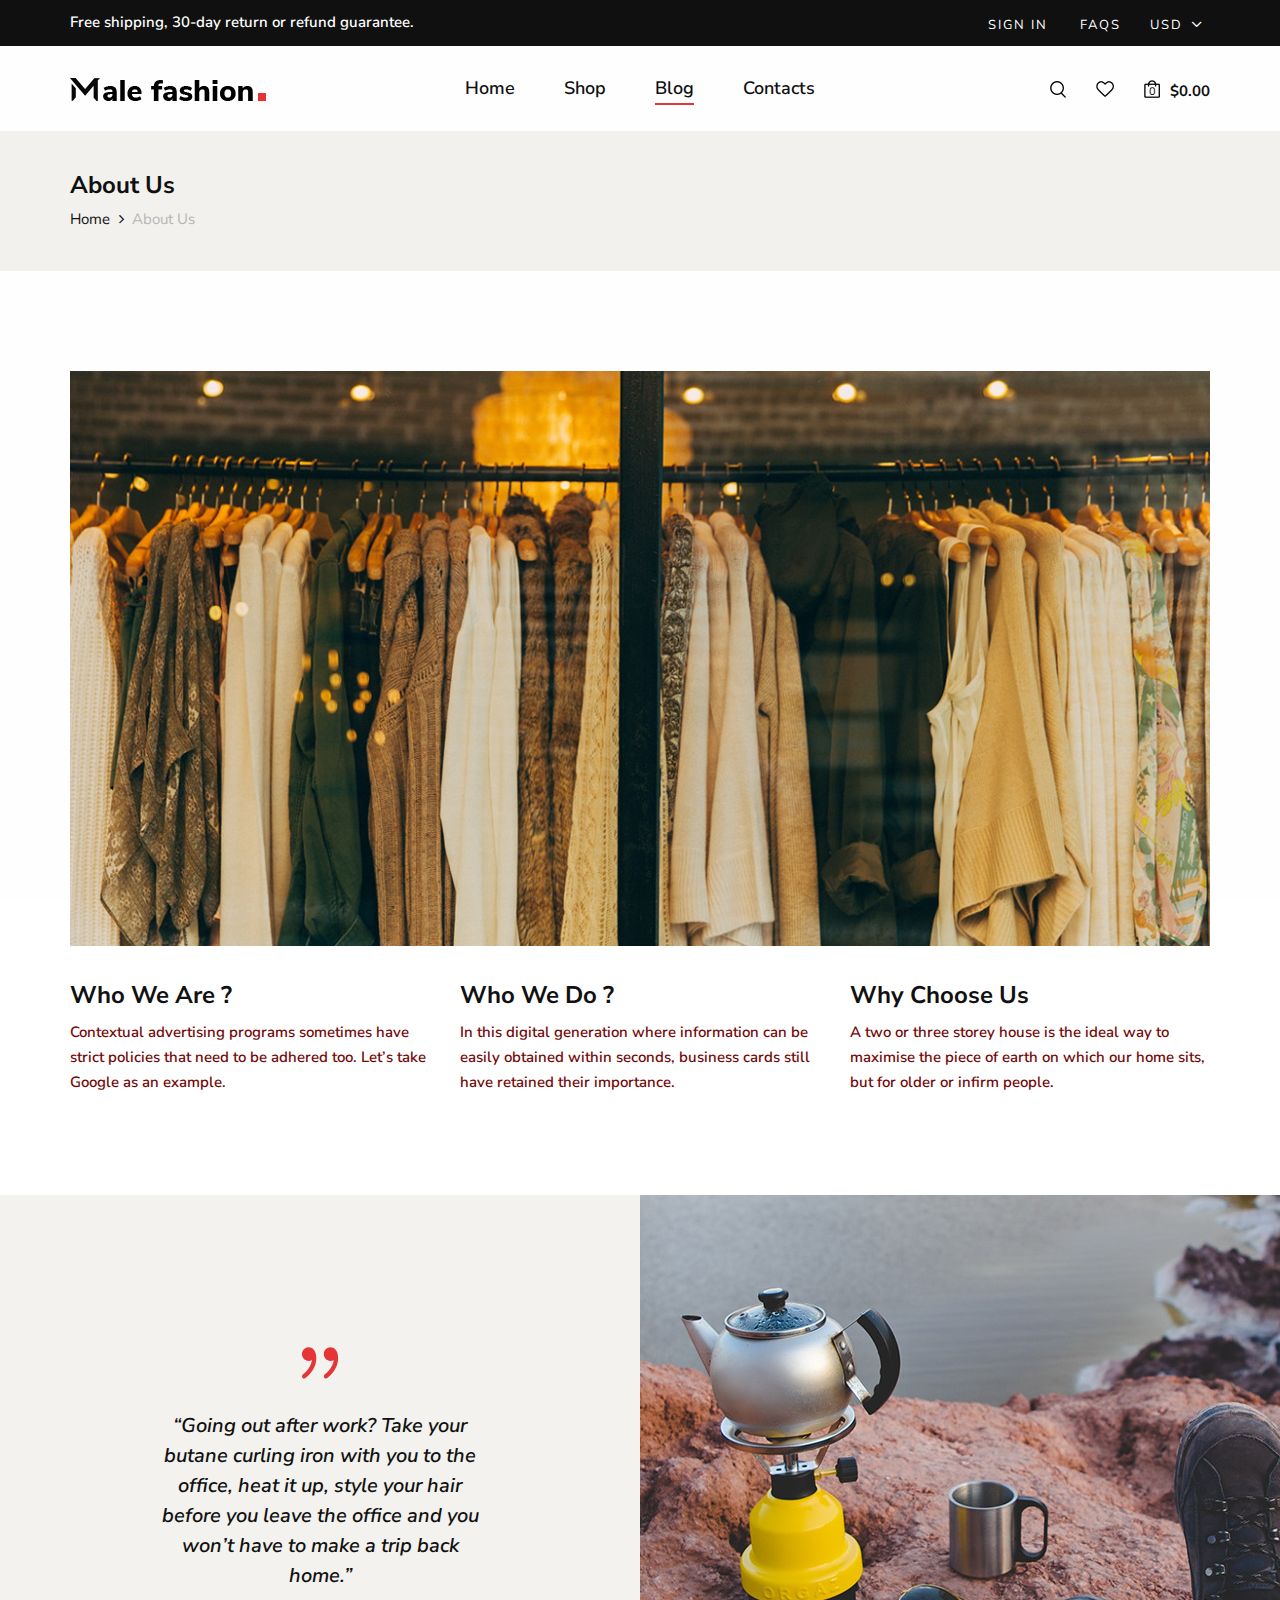
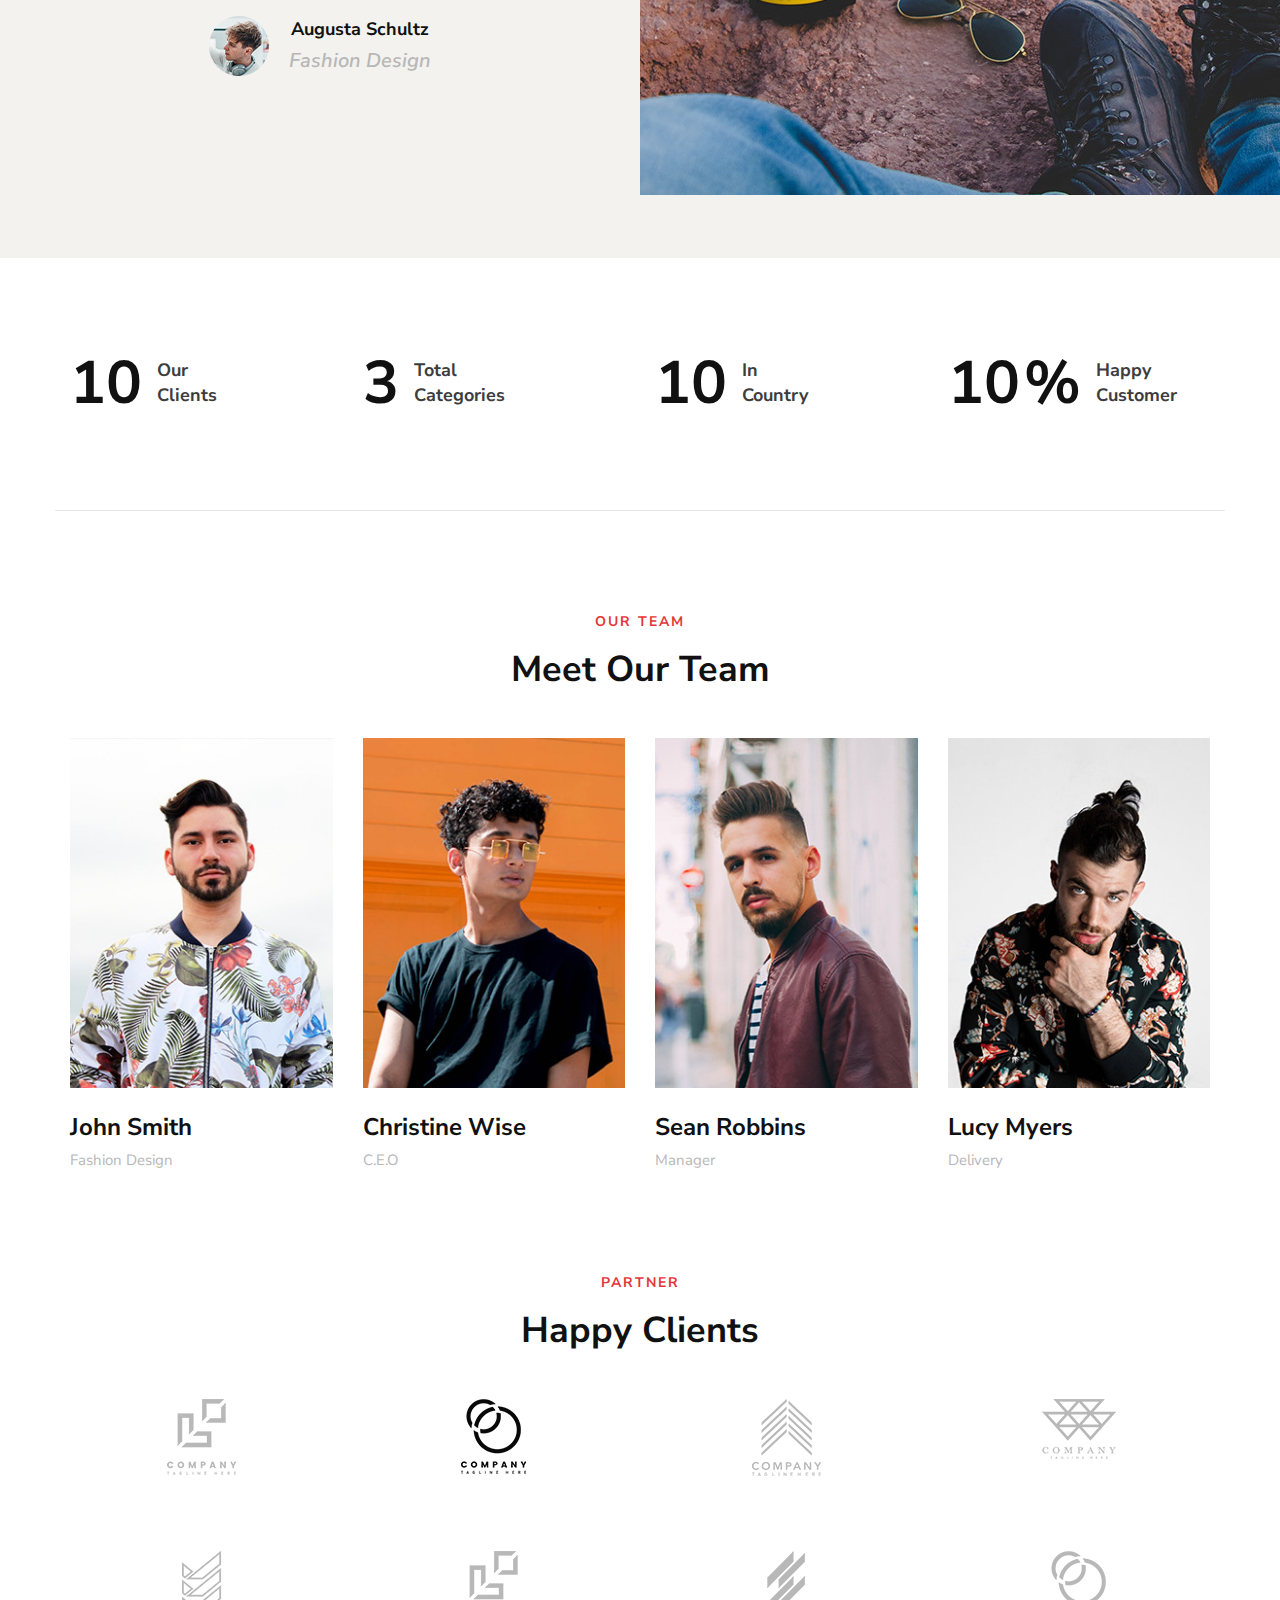
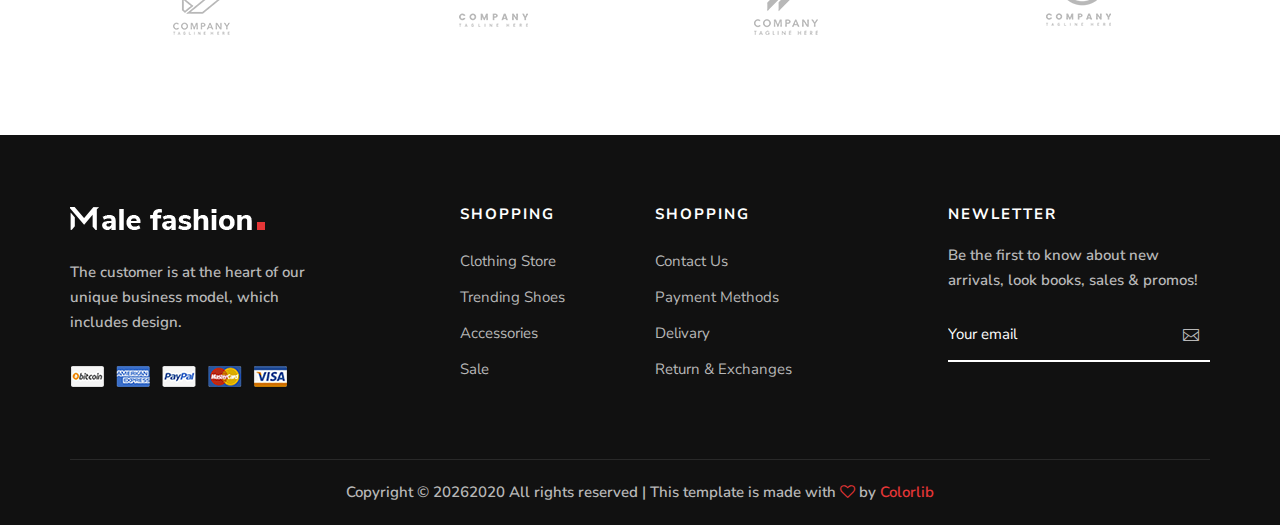
==== commit abb54a37: "site made for use abaraka changes" ====
--- a/about.html
+++ b/about.html
@@ -101,7 +101,7 @@
                         <ul>
                             <li><a href="./index.html">Home</a></li>
                             <li><a href="./shop.html">Shop</a></li>
-                            <li><a href="#">Pages</a>
+                            <!-- <li><a href="#">Pages</a>
                                 <ul class="dropdown">
                                     <li><a href="./about.html">About Us</a></li>
                                     <li><a href="./shop-details.html">Shop Details</a></li>
@@ -109,7 +109,7 @@
                                     <li><a href="./checkout.html">Check Out</a></li>
                                     <li><a href="./blog-details.html">Blog Details</a></li>
                                 </ul>
-                            </li>
+                            </li> -->
                             <li class="active"><a href="./blog.html">Blog</a></li>
                             <li><a href="./contact.html">Contacts</a></li>
                         </ul>
--- a/css/elegant-icons.css
+++ b/css/elegant-icons.css
@@ -45,10 +45,10 @@
 	content: "\22";
 }
 .arrow_left:before {
-	content: "\23";
+	content: "\44";
 }
 .arrow_right:before {
-	content: "\24";
+	content: "\45";
 }
 .arrow_left-up:before {
 	content: "\25";
--- a/css/style.css
+++ b/css/style.css
@@ -35,6 +35,7 @@
 	height: 100%;
 	font-family: "Nunito Sans", sans-serif;
 	-webkit-font-smoothing: antialiased;
+	
 }
 
 h1,
@@ -135,6 +136,7 @@
 	background-repeat: no-repeat;
 	background-size: cover;
 	background-position: top center;
+	
 }
 
 .spad {
@@ -166,9 +168,11 @@
 	color: #ffffff;
 	background: #2c0131;
 	letter-spacing: 4px;
+	outline: none;
 }
 .primary-btn:hover{
 	background-color: #751380;
+	color: white;
 }
 
 .site-btn {
@@ -554,39 +558,49 @@
 .hero__slider.owl-carousel .owl-item.active .hero__text h6 {
 	top: 0;
 	opacity: 1;
+	color: #ffffff;
 }
 
 .hero__slider.owl-carousel .owl-item.active .hero__text h2 {
 	top: 0;
 	opacity: 1;
+	color: #ffffff;
 }
 
 .hero__slider.owl-carousel .owl-item.active .hero__text p {
 	top: 0;
 	opacity: 1;
+	color: #ffffff;
 }
 
 .hero__slider.owl-carousel .owl-item.active .hero__text .primary-btn {
 	top: 0;
 	opacity: 1;
 }
-
+.hero__slider.owl-carousel .owl-item.active .hero__text .hero__social{
+	color: #ffffff;
+	font-size: 10px;
+}
 .hero__slider.owl-carousel .owl-nav button {
 	font-size: 36px;
-	color: #333333;
+	color: #ffffff;
 	position: absolute;
 	left: 75px;
 	top: 50%;
 	margin-top: -18px;
 	line-height: 29px;
 }
-.hero__slider.owl-carousel .owl-nav button :hover{
-	color: #1d077e;
-}
-
 .hero__slider.owl-carousel .owl-nav button.owl-next {
 	left: auto;
 	right: 75px;
+}
+/* icons bg carousel */
+.icon_1{
+	color: #ffffff;
+	font-size: 1.5rem;
+}
+.icon_1:hover{
+	color:#979e9a;
 }
 
 .hero__items {
@@ -683,7 +697,6 @@
 	width: 40px;
 	background: #e53637;
 }
-
 .banner__item.banner__item--middle {
 	margin-top: -75px;
 }
@@ -691,6 +704,45 @@
 .banner__item.banner__item--middle .banner__item__pic {
 	float: none;
 }
+.banner__item.banner__item--middle .banner__item__pic .image_baner{
+	opacity: 1;
+	display: block;
+	width: 100%;
+	height: auto;
+	transition: .5s ease;
+	backface-visibility: hidden;
+}
+/* .container {
+	position: relative;
+	width: 50%;
+  }
+  
+  .image {
+	opacity: 1;
+	display: block;
+	height: auto;
+	transition: .5s ease;
+	backface-visibility: hidden;
+  }
+  
+  .middle {
+	transition: .5s ease;
+	opacity: 0;
+	position: absolute;
+	top: 50%;
+	left: 50%;
+	transform: translate(-50%, -50%);
+	-ms-transform: translate(-50%, -50%);
+	text-align: center;
+  }
+  
+  .container:hover .image {
+	opacity: 0.3;
+  }
+  
+  .container:hover .middle {
+	opacity: 1;
+  } */
 
 .banner__item.banner__item--middle .banner__item__text {
 	position: relative;
@@ -708,6 +760,11 @@
 	float: right;
 	width: 22rem;	
 }
+.banner__item__pic:hover{	
+	cursor: pointer;
+	transition: .5s ease;
+	opacity: 0.3;
+}
 
 .banner__item__text {
 	max-width: 300px;
@@ -717,7 +774,7 @@
 }
 
 .banner__item__text h2 {
-	color: #111111;
+	color: #a03030;
 	font-weight: 700;
 	line-height: 46px;
 	margin-bottom: 10px;
@@ -1036,6 +1093,14 @@
 	-o-transition: all, 0.3s;
 	transition: all, 0.3s;
 }
+
+  
+  .text {
+	background-color: #04AA6D;
+	color: white;
+	font-size: 16px;
+	padding: 16px 32px;
+  }
 
 .product__item__pic .product__hover li span:after {
 	position: absolute;
@@ -2000,7 +2065,7 @@
 .footer__widget .footer__newslatter form input {
 	width: 100%;
 	font-size: 15px;
-	color: #3d3d3d;
+	color: white;
 	background: transparent;
 	border: none;
 	padding: 15px 0;
@@ -2008,11 +2073,11 @@
 }
 
 .footer__widget .footer__newslatter form input::-webkit-input-placeholder {
-	color: #3d3d3d;
+	color: #faf9f9;
 }
 
 .footer__widget .footer__newslatter form input::-moz-placeholder {
-	color: #3d3d3d;
+	color: white;
 }
 
 .footer__widget .footer__newslatter form input:-ms-input-placeholder {
@@ -2024,7 +2089,7 @@
 }
 
 .footer__widget .footer__newslatter form input::placeholder {
-	color: #3d3d3d;
+	color: white;
 }
 
 .footer__widget .footer__newslatter form button {
@@ -3467,6 +3532,11 @@
 }
 
 /* Wide Mobile = 480px */
+@media only screen and (max-width: 480px) {
+	.cursor{
+		cursor: none;	}
+}
+
 
 @media only screen and (max-width: 767px) {
 	.canvas__open {
@@ -3856,4 +3926,63 @@
 	.categories__text:before {
 		height: 250px;
 	}
-}+}
+.cursor{
+    z-index: 999;
+    position: fixed;
+    width: 50px;
+    height: 50px ;
+    border: 1px solid #a1a1a7;
+    border-radius: 50%;
+    pointer-events: none;    
+    box-shadow: 0 0 20px #948e97,
+    3px 0 0 #dddad7;
+    /* animation: colors 10s infinite; */
+    transform: translate(-50%,-50%);
+
+    transition: 0.2s ease;
+}
+
+@keyframes colors {
+    0%{
+        filter: hue-rotate(0deg);
+    }
+    100%{
+        filter: hue-rotate(360deg);
+    }
+}
+/* .cursor:before{
+    content: '';
+    background-color: rgb(93, 85, 97);
+    position: absolute;
+    height: 50px;
+    width: 50px;
+    opacity: 0.2;
+    border-radius: 40px;
+} */
+.sub_cursor{
+    z-index: 999;
+    position: fixed;
+    width: 10px;
+    height: 10px ;
+    /* border: 2px solid rgb(15, 7, 90); */
+    background-color: #080808;
+    border-radius: 50%;
+    pointer-events: none;
+    
+    box-shadow: 0 0 20px #7f439c;
+    /* animation: colors 10s infinite; */
+    transform: translate(-50%,-50%);
+
+    transition: 0.1s ease;
+
+}
+
+@keyframes colors {
+    0%{
+        filter: hue-rotate(0deg);
+    }
+    100%{
+        filter: hue-rotate(360deg);
+    }
+}
